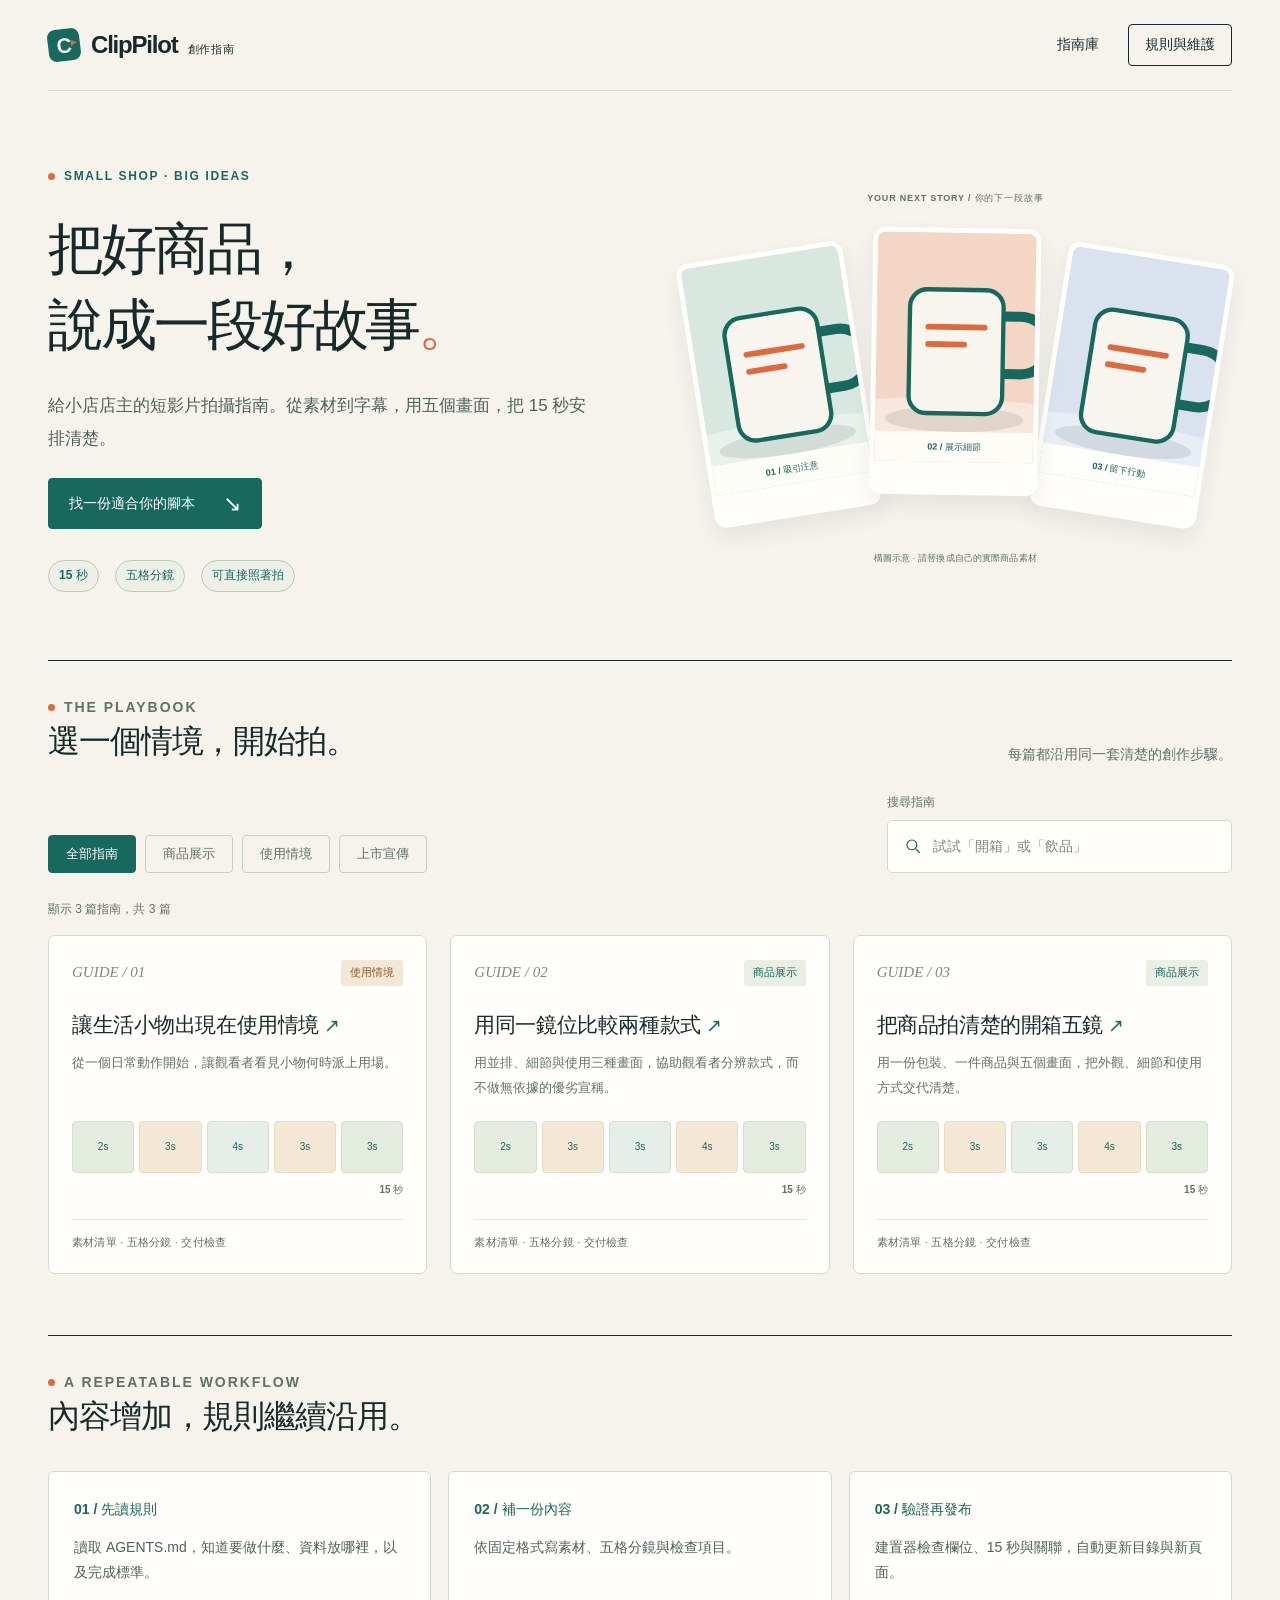
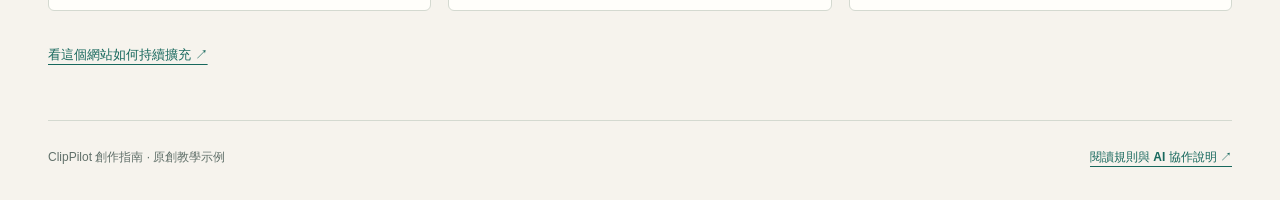
==== index.html @ 9576bbe8 "Initial rules and three-guide website" ====
<!doctype html>
<html lang="zh-Hant"><head><meta charset="utf-8"><meta name="viewport" content="width=device-width,initial-scale=1"><meta name="description" content="ClipPilot 創作指南，提供 15 秒商品短影片的素材清單、五格分鏡與拍攝檢查。"><title>商品短影片拍攝指南 | ClipPilot 創作指南</title><link rel="stylesheet" href="assets/site.css"><script defer src="assets/site.js"></script></head>
<body><a class="skip-link" href="#main">跳至主要內容</a><header class="site-header wrap"><a class="brand" href="index.html"><span class="brand-mark" aria-hidden="true">C<span>▶</span></span><span>ClipPilot<small>創作指南</small></span></a><nav class="nav" aria-label="主要導覽"><a href="index.html#library">指南庫</a><a href="maintenance/index.html">規則與維護</a></nav></header><main id="main"><section class="hero wrap"><div class="hero-grid"><div class="hero-copy"><p class="eyebrow">SMALL SHOP · BIG IDEAS</p><h1>把好商品，<br>說成一段好故事<span>。</span></h1><p class="lead">給小店店主的短影片拍攝指南。從素材到字幕，用五個畫面，把 15 秒安排清楚。</p><a class="primary-link" href="#library">找一份適合你的腳本 <span aria-hidden="true">↘</span></a><div class="hero-meta"><span class="pill">15 秒</span><span class="pill">五格分鏡</span><span class="pill">可直接照著拍</span></div></div><div class="hero-art"><div class="art-label">YOUR NEXT STORY / 你的下一段故事</div><div class="hero-frame"><svg viewBox="0 0 240 180" role="img" aria-label="商品拍攝構圖示意，非實際商品照片"><rect width="240" height="180" rx="16" fill="#d8e7df"/><path d="M0 140Q110 115 240 142V180H0Z" fill="#fff" opacity=".4"/><ellipse cx="120" cy="143" rx="48" ry="9" fill="#162a2a" opacity=".1"/><rect x="88" y="53" width="65" height="86" rx="12" fill="#f8f5ee" stroke="#17685d" stroke-width="3"/><path d="M153 71h12a20 20 0 0 1 0 40h-12" fill="none" stroke="#17685d" stroke-width="7"/><path d="M101 79h39M101 91h25" stroke="#de693f" stroke-width="4" stroke-linecap="round"/><circle cx="205" cy="28" r="8" fill="#de693f"/><path d="M15 40V20h20M205 160h20v-20" fill="none" stroke="#17685d" stroke-width="2"/></svg><span>01 / 吸引注意</span></div><div class="hero-frame"><svg viewBox="0 0 240 180" role="img" aria-label="商品拍攝構圖示意，非實際商品照片"><rect width="240" height="180" rx="16" fill="#f3d6c5"/><path d="M0 140Q110 115 240 142V180H0Z" fill="#fff" opacity=".4"/><ellipse cx="120" cy="143" rx="48" ry="9" fill="#162a2a" opacity=".1"/><rect x="88" y="53" width="65" height="86" rx="12" fill="#f8f5ee" stroke="#17685d" stroke-width="3"/><path d="M153 71h12a20 20 0 0 1 0 40h-12" fill="none" stroke="#17685d" stroke-width="7"/><path d="M101 79h39M101 91h25" stroke="#de693f" stroke-width="4" stroke-linecap="round"/><circle cx="205" cy="28" r="8" fill="#de693f"/><path d="M15 40V20h20M205 160h20v-20" fill="none" stroke="#17685d" stroke-width="2"/></svg><span>02 / 展示細節</span></div><div class="hero-frame"><svg viewBox="0 0 240 180" role="img" aria-label="商品拍攝構圖示意，非實際商品照片"><rect width="240" height="180" rx="16" fill="#dae1ef"/><path d="M0 140Q110 115 240 142V180H0Z" fill="#fff" opacity=".4"/><ellipse cx="120" cy="143" rx="48" ry="9" fill="#162a2a" opacity=".1"/><rect x="88" y="53" width="65" height="86" rx="12" fill="#f8f5ee" stroke="#17685d" stroke-width="3"/><path d="M153 71h12a20 20 0 0 1 0 40h-12" fill="none" stroke="#17685d" stroke-width="7"/><path d="M101 79h39M101 91h25" stroke="#de693f" stroke-width="4" stroke-linecap="round"/><circle cx="205" cy="28" r="8" fill="#de693f"/><path d="M15 40V20h20M205 160h20v-20" fill="none" stroke="#17685d" stroke-width="2"/></svg><span>03 / 留下行動</span></div><p>構圖示意 · 請替換成自己的實際商品素材</p></div></div></section>
<section class="wrap library" id="library"><div class="section-head"><div><p class="eyebrow">THE PLAYBOOK</p><h2>選一個情境，開始拍。</h2></div><p>每篇都沿用同一套清楚的創作步驟。</p></div><div class="library-tools"><label for="search">搜尋指南<input id="search" type="search" placeholder="試試「開箱」或「飲品」" autocomplete="off"></label><div id="filters" aria-label="依情境篩選"><button class="filter active" type="button" data-filter="all" aria-pressed="true">全部指南</button><button class="filter" type="button" data-filter="商品展示" aria-pressed="false">商品展示</button><button class="filter" type="button" data-filter="使用情境" aria-pressed="false">使用情境</button><button class="filter" type="button" data-filter="上市宣傳" aria-pressed="false">上市宣傳</button></div></div><p id="result-count" aria-live="polite">共 3 篇指南</p><div id="guide-grid"><article class="guide-card" data-title="讓生活小物出現在使用情境" data-category="使用情境" data-search="讓生活小物出現在使用情境 從一個日常動作開始，讓觀看者看見小物何時派上用場。 販售生活用品的小店店主，以及想知道商品怎麼使用的觀看者。"><div class="card-top"><span class="card-number">GUIDE / 01</span><span class="tag">使用情境</span></div><h3><a class="card-link" href="guides/daily-scenario/index.html">讓生活小物出現在使用情境<span aria-hidden="true"> ↗</span></a></h3><p>從一個日常動作開始，讓觀看者看見小物何時派上用場。</p><div class="mini-shots" aria-label="五格秒數"><span>2s</span><span>3s</span><span>4s</span><span>3s</span><span>3s</span><b>15 秒</b></div><span class="card-bottom">素材清單 · 五格分鏡 · 交付檢查</span></article><article class="guide-card" data-title="用同一鏡位比較兩種款式" data-category="商品展示" data-search="用同一鏡位比較兩種款式 用並排、細節與使用三種畫面，協助觀看者分辨款式，而不做無依據的優劣宣稱。 有兩種款式可供選擇的小店店主，以及正在比較外觀與用法的顧客。"><div class="card-top"><span class="card-number">GUIDE / 02</span><span class="tag">商品展示</span></div><h3><a class="card-link" href="guides/feature-comparison/index.html">用同一鏡位比較兩種款式<span aria-hidden="true"> ↗</span></a></h3><p>用並排、細節與使用三種畫面，協助觀看者分辨款式，而不做無依據的優劣宣稱。</p><div class="mini-shots" aria-label="五格秒數"><span>2s</span><span>3s</span><span>3s</span><span>4s</span><span>3s</span><b>15 秒</b></div><span class="card-bottom">素材清單 · 五格分鏡 · 交付檢查</span></article><article class="guide-card" data-title="把商品拍清楚的開箱五鏡" data-category="商品展示" data-search="把商品拍清楚的開箱五鏡 用一份包裝、一件商品與五個畫面，把外觀、細節和使用方式交代清楚。 第一次拍短影片的小店店主，以及想先看清商品再決定的顧客。"><div class="card-top"><span class="card-number">GUIDE / 03</span><span class="tag">商品展示</span></div><h3><a class="card-link" href="guides/product-reveal/index.html">把商品拍清楚的開箱五鏡<span aria-hidden="true"> ↗</span></a></h3><p>用一份包裝、一件商品與五個畫面，把外觀、細節和使用方式交代清楚。</p><div class="mini-shots" aria-label="五格秒數"><span>2s</span><span>3s</span><span>3s</span><span>4s</span><span>3s</span><b>15 秒</b></div><span class="card-bottom">素材清單 · 五格分鏡 · 交付檢查</span></article></div><p id="no-results" hidden>沒有符合的指南。試試其他關鍵字或選擇全部指南。</p></section>
<section class="wrap method"><div class="section-head"><div><p class="eyebrow">A REPEATABLE WORKFLOW</p><h2>內容增加，規則繼續沿用。</h2></div></div><div class="rules-grid"><article class="rule-card"><b>01 / 先讀規則</b><p>讀取 AGENTS.md，知道要做什麼、資料放哪裡，以及完成標準。</p></article><article class="rule-card"><b>02 / 補一份內容</b><p>依固定格式寫素材、五格分鏡與檢查項目。</p></article><article class="rule-card"><b>03 / 驗證再發布</b><p>建置器檢查欄位、15 秒與關聯，自動更新目錄與新頁面。</p></article></div><a class="text-link" href="maintenance/index.html">看這個網站如何持續擴充 ↗</a></section></main><footer class="wrap"><span>ClipPilot 創作指南 · 原創教學示例</span><a href="maintenance/index.html">閱讀規則與 AI 協作說明 ↗</a></footer></body></html>
---- assets/site.css ----
/* ClipPilot — shared, dependency-free presentation. */
:root {
  color-scheme: light;
  --paper: #f6f3ed;
  --ink: #162a2a;
  --teal: #17685d;
  --orange: #de693f;
  --muted: #61706a;
  --line: #d4d9d0;
  --white: #fffefa;
  --soft: #e8ede4;
  font-family: "Noto Sans TC", "PingFang TC", "Microsoft JhengHei", sans-serif;
  font-synthesis: none;
}
* { box-sizing: border-box; }
html { scroll-behavior: smooth; scroll-padding-top: 32px; }
body { margin: 0; background: var(--paper); color: var(--ink); font-size: 16px; line-height: 1.8; -webkit-font-smoothing: antialiased; }
img, svg { display: block; max-width: 100%; height: auto; }
a { color: inherit; text-underline-offset: 5px; }
a:hover { color: var(--teal); }
button, input { font: inherit; }
button, a, input { -webkit-tap-highlight-color: transparent; }
button { cursor: pointer; }
button:disabled { cursor: wait; }
button:focus-visible, a:focus-visible, input:focus-visible { outline: 3px solid var(--orange); outline-offset: 5px; }
button, input { max-width: 100%; }
[hidden] { display: none !important; }
h1, h2, h3, p { margin-top: 0; }
h1, h2, h3 { line-height: 1.35; text-wrap: balance; }
h1 { font-size: clamp(2.4rem, 4.9vw, 4.6rem); font-weight: 800; letter-spacing: -.055em; margin-bottom: 26px; }
h2 { font-size: clamp(1.55rem, 2.5vw, 2.15rem); letter-spacing: -.035em; margin-bottom: 18px; }
h3 { font-size: 1.25rem; letter-spacing: -.02em; }
p { margin-bottom: 1em; }
ul, ol { padding-left: 1.3em; }
::selection { background: #c5dbd0; }
.wrap { width: min(1200px, calc(100% - 96px)); margin-inline: auto; }
.skip-link { position: fixed; top: 10px; left: 20px; z-index: 10; padding: 9px 17px; background: var(--ink); color: var(--paper); border-radius: 4px; transform: translateY(-170%); }
.skip-link:focus { transform: translateY(0); color: white; }
.site-header { border-bottom: 1px solid var(--line); }
.site-header.wrap, .site-header > .wrap { display: flex; align-items: center; justify-content: space-between; gap: 28px; min-height: 91px; }
.brand { display: inline-flex; align-items: center; gap: 11px; text-decoration: none; font-size: 24px; font-weight: 800; letter-spacing: -.05em; white-space: nowrap; }
.brand > span:last-child { display: flex; align-items: baseline; gap: 10px; }
.brand small { font-size: 11px; font-weight: 500; letter-spacing: .08em; }
.brand-mark { position: relative; width: 32px; height: 32px; display: inline-grid; place-items: center; background: var(--teal); color: var(--paper); border-radius: 8px; line-height: 1; font-size: 21px; letter-spacing: 0; transform: rotate(-7deg); flex-shrink: 0; }
.brand-mark > span { position: absolute; right: 3px; top: 11px; font-size: 8px; color: var(--orange); }
.brand-mark svg { width: 17px; }
.nav { display: flex; align-items: center; gap: 29px; font-size: 14px; font-weight: 600; }
.nav a { text-decoration: none; }
.nav a[aria-current="page"] { color: var(--teal); }
.nav a:last-child { border: 1px solid var(--ink); padding: 7px 16px; border-radius: 4px; }
.hero { padding-block: 64px 57px; }
.eyebrow { display: flex; align-items: center; gap: 9px; color: var(--teal); font-size: 12px; font-weight: 800; letter-spacing: .14em; text-transform: uppercase; margin-bottom: 23px; }
.eyebrow::before { content: ""; width: 7px; height: 7px; border-radius: 50%; background: var(--orange); flex: 0 0 auto; }
.hero-grid { display: grid; grid-template-columns: 1.04fr 1fr; align-items: center; gap: 55px; }
.hero-copy { padding-block: 11px; min-width: 0; }
.hero h1 { max-width: 630px; font-size: clamp(2.4rem, 4.4vw, 3.8rem); }
.hero h1 > span { color: var(--orange); }
.hero h1 em { font-style: normal; color: var(--teal); }
.lead { max-width: 540px; color: #4d625b; font-size: 17px; line-height: 1.95; }
.primary-link { display: inline-flex; align-items: center; justify-content: space-between; gap: 28px; padding: 12px 20px; margin-top: 6px; background: var(--teal); border: 1px solid var(--teal); border-radius: 4px; color: white; font-size: 14px; font-weight: 600; text-decoration: none; }
.primary-link:hover { background: #105449; color: white; }
.primary-link > span { font-size: 22px; line-height: 1; }
.hero-art { min-width: 0; position: relative; display: grid; grid-template-columns: repeat(3, minmax(0, 1fr)); align-items: center; gap: 10px; padding: 26px 14px 28px; }
.hero-art > svg { width: 100%; }
.art-label { grid-column: 1 / -1; text-align: center; font-size: 9px; font-weight: 700; letter-spacing: .09em; color: var(--muted); margin-bottom: 24px; }
.hero-frame { position: relative; height: 267px; min-width: 0; border: 5px solid var(--white); border-bottom-width: 33px; border-radius: 12px; background: #d8e7df; box-shadow: 0 10px 22px #162a2a14; overflow: hidden; }
.hero-frame:nth-child(2) { transform: rotate(-9deg) translateY(11px); z-index: 1; }
.hero-frame:nth-child(3) { transform: rotate(1deg) translateY(-12px); z-index: 2; background: #f3d6c5; }
.hero-frame:nth-child(4) { transform: rotate(9deg) translateY(12px); background: #dae1ef; }
.hero-frame > svg { position: absolute; width: 218%; max-width: none; height: auto; left: 50%; top: 48%; transform: translate(-50%, -50%); }
.hero-frame > span { position: absolute; z-index: 1; inset: auto 0 0; padding: 7px 2px; background: #fffefaeb; font-size: 9px; text-align: center; font-weight: 700; color: var(--teal); }
.hero-art > p { grid-column: 1 / -1; color: var(--muted); text-align: center; font-size: 9px; letter-spacing: .015em; margin: 33px 0 0; }
.hero-meta { display: flex; flex-wrap: wrap; align-items: center; gap: 10px 16px; margin-top: 31px; font-size: 12px; color: var(--muted); }
.pill { display: inline-flex; align-items: center; gap: 6px; padding: 4px 10px; border: 1px solid #bbcabc; border-radius: 999px; color: var(--teal); font-size: 12px; font-weight: 600; white-space: nowrap; }
.hero-meta .pill { background: #edf0e7; }
.section-head { display: flex; align-items: end; justify-content: space-between; gap: 30px; padding-top: 34px; margin-bottom: 25px; border-top: 1px solid var(--ink); }
.section-head h2 { margin-bottom: 4px; }
.section-head p { margin: 0; color: var(--muted); font-size: 14px; }
.section-head > :last-child { flex-shrink: 0; }
.library-tools { margin-bottom: 26px; }
.library-tools input[type="search"] { width: 100%; padding: 13px 17px 13px 45px; border: 1px solid var(--line); border-radius: 5px; color: var(--ink); background-color: var(--white); background-image: url("data:image/svg+xml,%3Csvg xmlns='http://www.w3.org/2000/svg' width='18' height='18' viewBox='0 0 24 24' fill='none' stroke='%2317685d' stroke-width='1.6'%3E%3Ccircle cx='10.5' cy='10.5' r='6.5'/%3E%3Cpath d='m16 16 5 5'/%3E%3C/svg%3E"); background-position: 16px center; background-repeat: no-repeat; font-size: 14px; }
.library-tools input::placeholder { color: #7a857d; }
.library-tools > label { display: block; font-size: 12px; font-weight: 600; color: var(--muted); margin-bottom: 7px; }
.library-tools > label > input { display: block; margin-top: 6px; }
#filters { display: flex; flex-wrap: wrap; gap: 9px; margin-top: 17px; }
.filter { border: 1px solid #c7cfc3; background: transparent; color: var(--muted); padding: 6px 17px; border-radius: 4px; font-size: 13px; font-weight: 600; transition: background-color .15s, color .15s, border-color .15s; }
.filter:hover { border-color: var(--teal); color: var(--teal); }
.filter.active { border-color: var(--teal); background: var(--teal); color: white; }
#result-count { font-size: 12px; color: var(--muted); margin: 0 0 15px; }
#guide-grid { display: grid; grid-template-columns: repeat(3, minmax(0, 1fr)); gap: 23px; padding-bottom: 61px; }
.guide-card { display: flex; flex-direction: column; min-width: 0; padding: 23px 23px 20px; border: 1px solid var(--line); border-radius: 7px; background: var(--white); transition: border-color .18s, transform .18s, box-shadow .18s; }
.guide-card:hover { border-color: #87a79b; box-shadow: 0 7px 18px #162a2a08; transform: translateY(-3px); }
.card-top { display: flex; align-items: center; justify-content: space-between; gap: 10px; margin-bottom: 23px; }
.card-number { font-family: Georgia, "Times New Roman", serif; font-size: 15px; color: #7c8a7e; font-style: italic; }
.tag { display: inline-flex; align-items: center; padding: 3px 9px; border-radius: 3px; background: #e9efe5; color: var(--teal); font-size: 11px; font-weight: 700; white-space: nowrap; }
.guide-card[data-category="使用情境"] .tag { background: #f3e8d5; color: #8b5b24; }
.guide-card[data-category="上市宣傳"] .tag { background: #f7e5dc; color: #ad4929; }
.guide-card h3 { font-size: 21px; margin-bottom: 10px; }
.guide-card h3 a { text-decoration: none; }
.guide-card > p { font-size: 13px; line-height: 1.9; color: var(--muted); margin-bottom: 21px; }
.mini-shots { display: grid; grid-template-columns: repeat(5, 1fr); gap: 5px; margin-block: auto 20px; }
.mini-shots span { min-width: 0; aspect-ratio: 1.2; border-radius: 4px; background: #e4ebdf; display: flex; align-items: center; justify-content: center; color: var(--teal); font-size: 10px; line-height: 1.4; text-align: center; padding: 3px; border: 1px solid #d6dfcf; }
.mini-shots span:nth-child(2n) { background: #f4e7d6; border-color: #eadbc3; }
.mini-shots span:nth-child(3n) { background: #e6eeea; }
.mini-shots > b { grid-column: 1 / -1; text-align: right; font-size: 10px; color: var(--muted); font-weight: 600; padding-top: 3px; }
.card-link { display: block; text-decoration: none; font-size: 21px; line-height: 1.5; font-weight: 700; color: var(--ink); }
.card-link > span { color: var(--teal); font-size: 19px; font-weight: 400; white-space: nowrap; }
.card-link:hover { color: var(--teal); }
.card-bottom { display: block; border-top: 1px solid #e1e5dc; padding-top: 13px; font-size: 11px; color: var(--muted); letter-spacing: .02em; }
#no-results { border: 1px dashed #a6b5a6; border-radius: 7px; text-align: center; padding: 42px 20px; margin-bottom: 65px; color: var(--muted); }
footer { border-top: 1px solid var(--line); padding-block: 26px 32px; font-size: 12px; color: var(--muted); }
footer.wrap, footer .wrap { display: flex; flex-wrap: wrap; align-items: center; justify-content: space-between; gap: 9px 22px; }
footer p { margin: 0; }
footer a { font-weight: 600; color: var(--teal); }
.article { padding-block: 31px 70px; }
.back-link { display: inline-flex; align-items: center; gap: 7px; text-decoration: none; color: var(--muted); font-size: 13px; margin-bottom: 31px; }
.back-link:hover { color: var(--teal); }
.article-head { max-width: 900px; margin-bottom: 35px; }
.article-head h1 { font-size: clamp(2.05rem, 4vw, 3.6rem); margin-block: 16px 18px; }
.article-head .lead { max-width: 810px; font-size: 17px; }
.meta { display: flex; flex-wrap: wrap; gap: 9px 20px; color: var(--muted); font-size: 12px; align-items: center; }
.intro-grid { display: grid; grid-template-columns: 1.12fr 1fr; gap: 42px; margin-block: 35px 45px; padding-top: 28px; border-top: 1px solid var(--line); }
.intro-grid h2 { font-size: 20px; margin-bottom: 14px; }
.intro-grid p, .intro-grid li { font-size: 14px; color: #4d625b; }
.intro-grid ul { margin: 0; }
.materials { padding: 24px 28px; background: var(--soft); border: 1px solid #dce2d5; border-radius: 6px; }
.materials li + li { margin-top: 3px; }
.notice { margin-block: 26px; padding: 15px 20px; background: #f2e9dd; border-left: 3px solid var(--orange); border-radius: 0 4px 4px 0; color: #745338; font-size: 13px; }
.notice p:last-child { margin-bottom: 0; }
.article > section { margin-top: 40px; }
.article > section > h2 { margin-bottom: 20px; }
.shots { display: grid; grid-template-columns: repeat(5, minmax(0, 1fr)); gap: 13px; list-style: none; padding: 0; margin-block: 20px 35px; }
.shot { min-width: 0; position: relative; background: var(--white); border: 1px solid var(--line); border-radius: 6px; overflow: hidden; }
.shot-index { display: flex; align-items: center; justify-content: space-between; gap: 10px; padding: 10px 13px; font-size: 11px; font-weight: 700; border-bottom: 1px solid var(--line); color: var(--muted); }
.shot-art { aspect-ratio: 1.08; background: #e8eddf; display: grid; place-items: center; padding: 13px; overflow: hidden; }
.shot:nth-child(even) .shot-art { background: #f0e4d4; }
.shot-art > svg { max-height: 140px; width: 100%; }
.shot-copy { padding: 17px 14px 18px; }
.shot-copy h3 { font-size: 15px; margin-bottom: 8px; }
.shot-copy p { font-size: 12px; color: #586a61; line-height: 1.85; margin-bottom: 12px; overflow-wrap: anywhere; }
.seconds { white-space: nowrap; font-variant-numeric: tabular-nums; color: var(--teal); font-size: 11px; font-weight: 700; }
.caption { background: #eef1e9; padding: 6px 8px; border-radius: 3px; color: var(--ink) !important; font-size: 11px !important; line-height: 1.7 !important; margin-bottom: 0 !important; }
.caption > small { display: block; color: var(--muted); font-size: 9px; margin-bottom: 4px; letter-spacing: .06em; }
.checklist { display: grid; grid-template-columns: repeat(2, minmax(0, 1fr)); gap: 10px; padding: 0; list-style: none; }
.checklist label { display: flex; align-items: flex-start; gap: 11px; border: 1px solid var(--line); border-radius: 4px; padding: 14px 17px; background: var(--white); font-size: 14px; cursor: pointer; }
.checklist input { accent-color: var(--teal); width: 17px; height: 17px; flex: 0 0 auto; margin: 5px 0 0; cursor: pointer; }
.checklist label:has(input:checked) { background: #e7eee4; border-color: #b1c6b6; }
#check-status, #copy-status { min-height: 1.8em; font-size: 12px; color: var(--teal); margin-block: 10px; }
#brief { white-space: pre-wrap; overflow-wrap: anywhere; word-break: normal; font: inherit; font-size: 13px; line-height: 1.9; background: #e9ede4; border: 1px solid #d4ddcd; border-radius: 6px; padding: 24px; margin-block: 15px 12px; }
#copy-brief { border: 1px solid var(--teal); background: var(--teal); color: white; padding: 9px 19px; border-radius: 4px; font-size: 13px; font-weight: 600; }
#copy-brief:hover { background: #105449; }
.related { margin-top: 45px; padding-top: 30px; border-top: 1px solid var(--line); }
.related > div, .related > ul { display: flex; flex-wrap: wrap; gap: 10px 20px; }
.related > .rules-grid { display: grid; grid-template-columns: repeat(2, minmax(0, 1fr)); gap: 21px; }
.related a { color: var(--teal); font-size: 14px; }
.related .card-link { color: var(--ink); font-size: 21px; }
.provenance { color: var(--muted); font-size: 12px; line-height: 1.9; margin-block: 30px 0; }
.rules-grid { display: grid; grid-template-columns: repeat(2, minmax(0, 1fr)); gap: 21px; margin-block: 29px; }
.rule-card { border: 1px solid var(--line); background: var(--white); border-radius: 6px; padding: 25px; min-width: 0; }
.rule-card h2 { font-size: 20px; }
.rule-card p, .rule-card li { color: #4d625b; font-size: 14px; }
.rule-card > b { display: block; font-size: 14px; margin-bottom: 12px; color: var(--teal); }
.rule-card p:last-child { margin-bottom: 0; }
.method { padding-bottom: 51px; }
.method .rules-grid { grid-template-columns: repeat(3, minmax(0, 1fr)); gap: 17px; }
.text-link { display: inline-flex; margin-top: 3px; color: var(--teal); font-size: 13px; font-weight: 600; }
.code { display: block; white-space: pre-wrap; overflow-wrap: anywhere; font-family: Consolas, monospace; font-size: 12px; background: #e8ede3; border-radius: 4px; padding: 17px; }
@media (min-width: 900px) {
  .library-tools { display: flex; justify-content: space-between; align-items: end; gap: 25px; }
  .library-tools input[type="search"] { width: 100%; }
  .library-tools > label { margin: 0; order: 2; width: 345px; flex: 0 1 345px; }
  #filters { margin-top: 0; }
}
@media (max-width: 1060px) {
  .wrap { width: calc(100% - 64px); }
  .hero-grid { gap: 24px; }
  .hero { padding-top: 45px; }
  .hero h1 { font-size: 3.5rem; }
  .hero-frame { height: 236px; }
  #guide-grid { gap: 17px; }
  .guide-card { padding: 20px 18px 17px; }
  .guide-card h3 { font-size: 19px; }
  .shots { gap: 9px; }
  .shot-copy { padding-inline: 11px; }
}
@media (max-width: 800px) {
  .site-header.wrap, .site-header > .wrap { min-height: 77px; }
  .hero-grid { grid-template-columns: 1fr 1fr; }
  .hero h1 { font-size: 2.7rem; }
  .hero-frame { height: 205px; }
  .hero-art { padding-inline: 5px; gap: 7px; }
  .lead { font-size: 15px; }
  .hero-meta { gap: 8px; }
  #guide-grid { grid-template-columns: repeat(2, minmax(0, 1fr)); }
  .intro-grid { gap: 25px; }
  .shots { grid-template-columns: 1fr; gap: 14px; }
  .shot { display: grid; grid-template-columns: 145px minmax(0, 1fr); }
  .shot-index { grid-column: 1 / -1; }
  .shot-art { aspect-ratio: auto; min-height: 150px; }
  .shot-copy { padding: 18px; }
  .shot-copy h3 { font-size: 17px; }
  .shot-copy p { font-size: 13px; }
  .caption { font-size: 12px !important; }
}
@media (max-width: 600px) {
  .wrap { width: calc(100% - 40px); }
  .site-header.wrap, .site-header > .wrap { gap: 13px; min-height: 71px; }
  .brand { font-size: 22px; gap: 8px; }
  .brand-mark { width: 27px; height: 28px; font-size: 15px; }
  .brand-mark > span { top: 10px; right: 3px; font-size: 6px; }
  .brand > span:last-child { display: block; line-height: 1.05; }
  .brand small { display: block; font-size: 9px; margin-top: 5px; letter-spacing: .12em; }
  .nav { gap: 16px; font-size: 12px; }
  .nav a:last-child { padding: 5px 9px; }
  .hero { padding-block: 35px 36px; }
  .hero-grid { grid-template-columns: 1fr; gap: 19px; }
  .eyebrow { font-size: 10px; margin-bottom: 18px; }
  .hero h1 { font-size: clamp(2.25rem, 10.1vw, 3.5rem); margin-bottom: 19px; }
  .hero-copy { padding: 0; }
  .lead { font-size: 15px; line-height: 1.9; }
  .hero-meta { margin-top: 20px; font-size: 11px; }
  .hero-art { width: min(100%, 430px); margin-inline: auto; }
  .hero-frame { height: 223px; }
  .art-label { margin-bottom: 18px; font-size: 8px; }
  .hero-art > p { margin-top: 23px; }
  .section-head { padding-top: 27px; gap: 12px; margin-bottom: 22px; align-items: start; }
  .section-head h2 { font-size: 25px; }
  .section-head p { font-size: 12px; }
  .section-head > :last-child { flex-shrink: 1; }
  .filter { padding-inline: 12px; font-size: 12px; }
  #filters { gap: 7px; }
  #guide-grid { grid-template-columns: 1fr; gap: 17px; padding-bottom: 40px; }
  .guide-card { padding: 22px; }
  .card-top { margin-bottom: 18px; }
  .guide-card h3 { font-size: 22px; }
  .guide-card > p { font-size: 14px; }
  .mini-shots span { aspect-ratio: 1.25; }
  footer { padding-block: 23px; }
  footer.wrap, footer .wrap { display: flex; flex-direction: column; align-items: flex-start; gap: 7px; }
  footer p { margin-bottom: 9px; }
  .article { padding-block: 25px 43px; }
  .back-link { margin-bottom: 26px; }
  .article-head h1 { font-size: 2.3rem; margin-top: 13px; }
  .article-head .lead { font-size: 15px; }
  .intro-grid { grid-template-columns: 1fr; gap: 20px; margin-block: 26px 32px; }
  .materials { padding: 20px; }
  .notice { padding: 13px 16px; }
  .shot { grid-template-columns: 100px minmax(0, 1fr); }
  .shot-art { min-height: 165px; padding: 8px; }
  .shot-copy { padding: 15px; }
  .shot-copy h3 { font-size: 16px; }
  .shot-copy p { font-size: 12px; }
  .checklist, .rules-grid, .method .rules-grid, .related > .rules-grid { grid-template-columns: 1fr; }
  .checklist label { font-size: 13px; padding: 13px 15px; }
  #brief { padding: 18px; font-size: 12px; }
  .rule-card { padding: 21px; }
}
@media (prefers-reduced-motion: reduce) {
  html { scroll-behavior: auto; }
  *, *::before, *::after { transition: none !important; animation: none !important; }
}
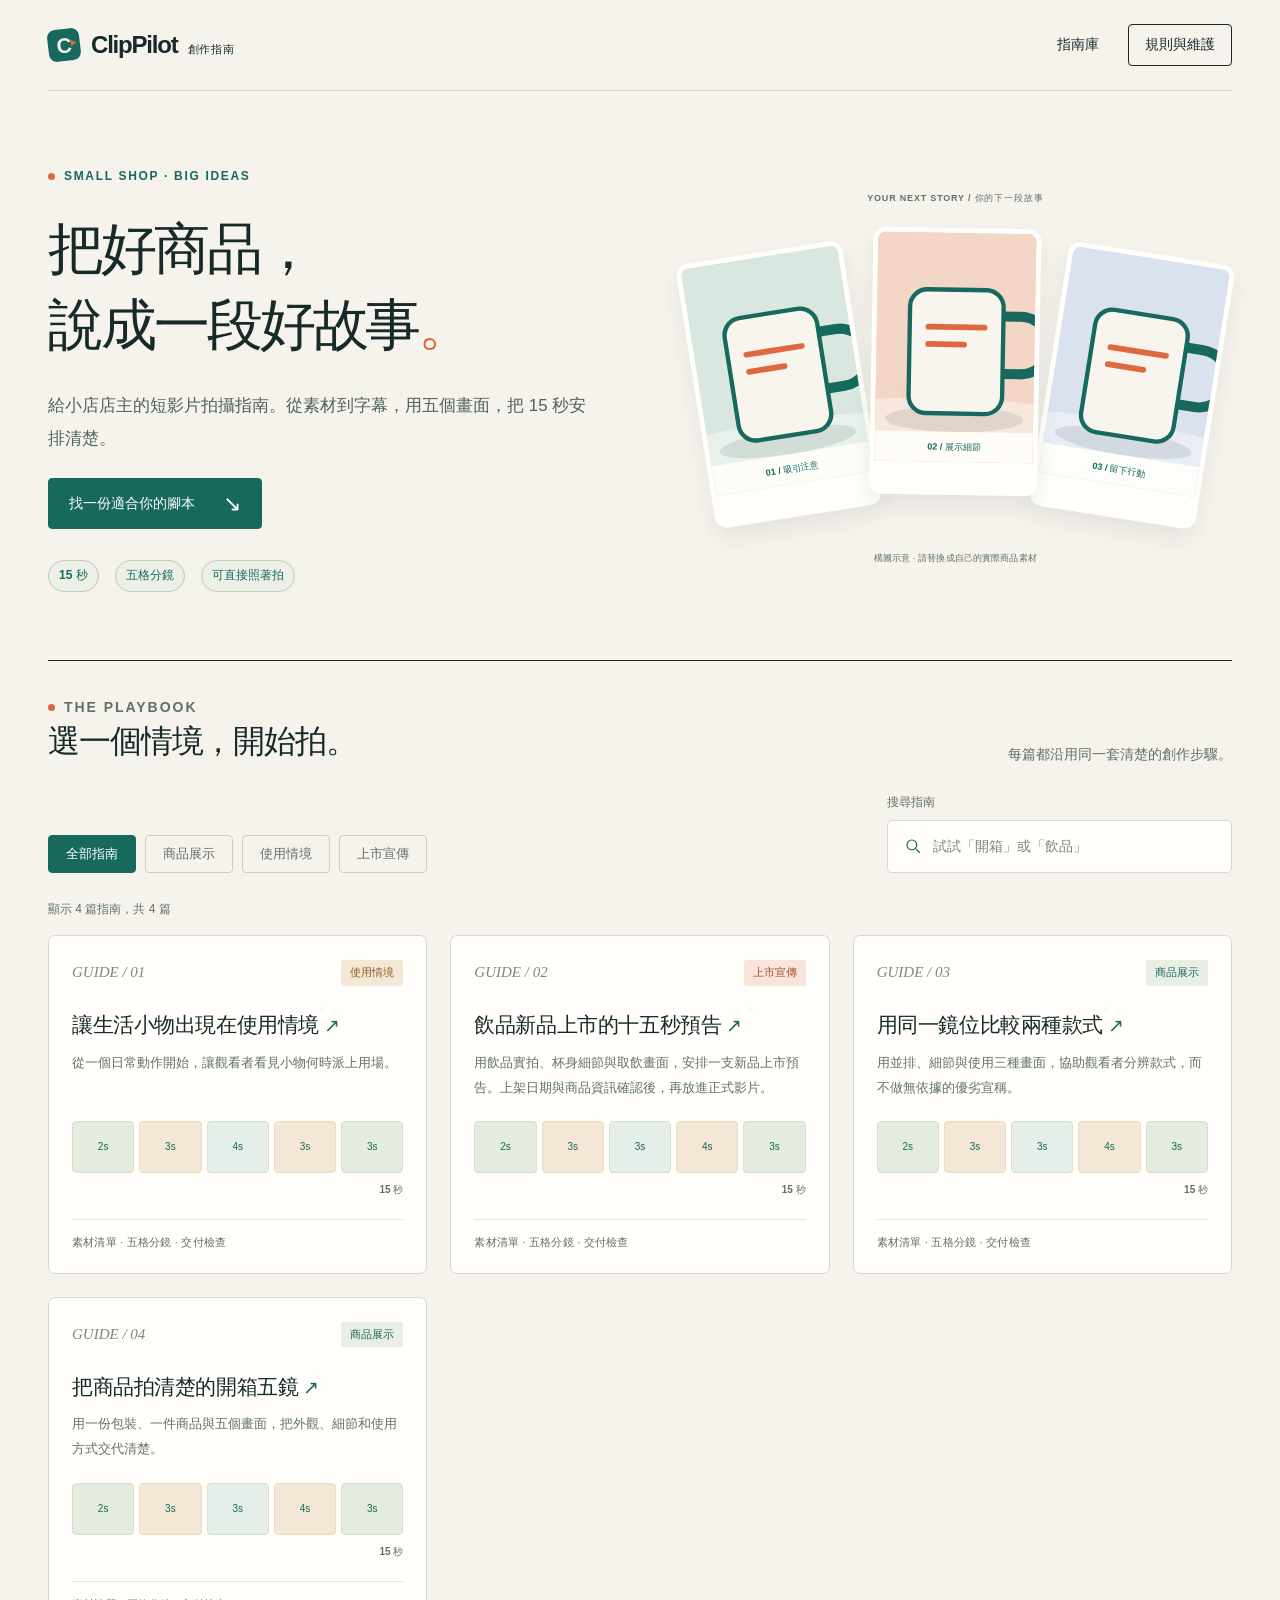
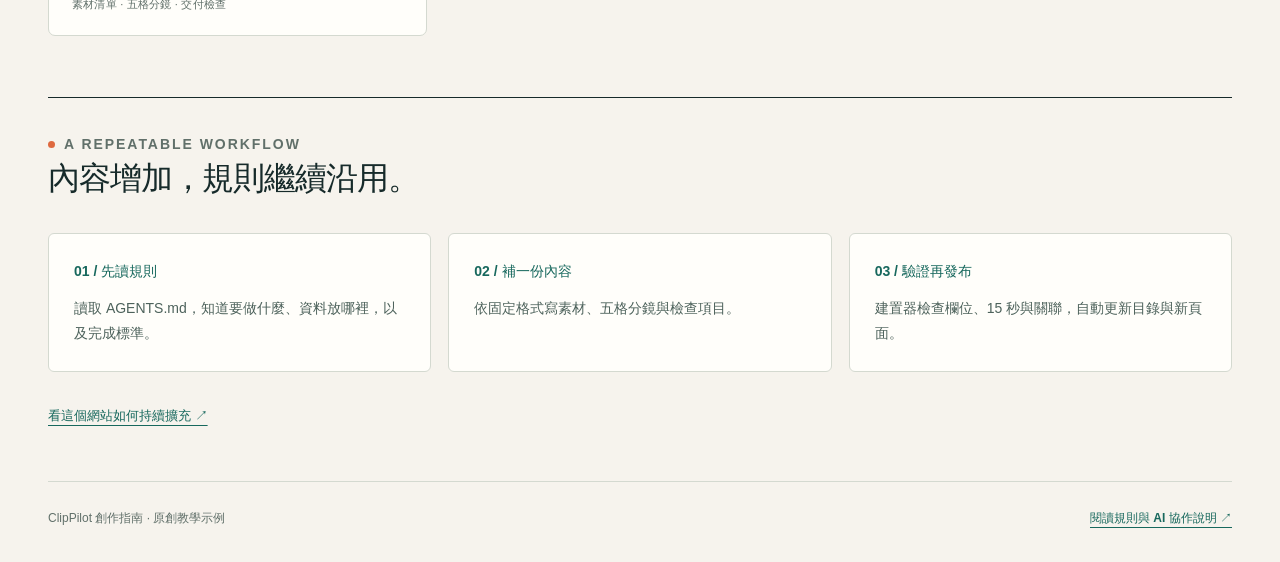
==== commit 250eff6c: "Extend drink launch guide using existing AGENTS rules" ====
--- a/index.html
+++ b/index.html
@@ -1,5 +1,5 @@
 <!doctype html>
 <html lang="zh-Hant"><head><meta charset="utf-8"><meta name="viewport" content="width=device-width,initial-scale=1"><meta name="description" content="ClipPilot 創作指南，提供 15 秒商品短影片的素材清單、五格分鏡與拍攝檢查。"><title>商品短影片拍攝指南 | ClipPilot 創作指南</title><link rel="stylesheet" href="assets/site.css"><script defer src="assets/site.js"></script></head>
 <body><a class="skip-link" href="#main">跳至主要內容</a><header class="site-header wrap"><a class="brand" href="index.html"><span class="brand-mark" aria-hidden="true">C<span>▶</span></span><span>ClipPilot<small>創作指南</small></span></a><nav class="nav" aria-label="主要導覽"><a href="index.html#library">指南庫</a><a href="maintenance/index.html">規則與維護</a></nav></header><main id="main"><section class="hero wrap"><div class="hero-grid"><div class="hero-copy"><p class="eyebrow">SMALL SHOP · BIG IDEAS</p><h1>把好商品，<br>說成一段好故事<span>。</span></h1><p class="lead">給小店店主的短影片拍攝指南。從素材到字幕，用五個畫面，把 15 秒安排清楚。</p><a class="primary-link" href="#library">找一份適合你的腳本 <span aria-hidden="true">↘</span></a><div class="hero-meta"><span class="pill">15 秒</span><span class="pill">五格分鏡</span><span class="pill">可直接照著拍</span></div></div><div class="hero-art"><div class="art-label">YOUR NEXT STORY / 你的下一段故事</div><div class="hero-frame"><svg viewBox="0 0 240 180" role="img" aria-label="商品拍攝構圖示意，非實際商品照片"><rect width="240" height="180" rx="16" fill="#d8e7df"/><path d="M0 140Q110 115 240 142V180H0Z" fill="#fff" opacity=".4"/><ellipse cx="120" cy="143" rx="48" ry="9" fill="#162a2a" opacity=".1"/><rect x="88" y="53" width="65" height="86" rx="12" fill="#f8f5ee" stroke="#17685d" stroke-width="3"/><path d="M153 71h12a20 20 0 0 1 0 40h-12" fill="none" stroke="#17685d" stroke-width="7"/><path d="M101 79h39M101 91h25" stroke="#de693f" stroke-width="4" stroke-linecap="round"/><circle cx="205" cy="28" r="8" fill="#de693f"/><path d="M15 40V20h20M205 160h20v-20" fill="none" stroke="#17685d" stroke-width="2"/></svg><span>01 / 吸引注意</span></div><div class="hero-frame"><svg viewBox="0 0 240 180" role="img" aria-label="商品拍攝構圖示意，非實際商品照片"><rect width="240" height="180" rx="16" fill="#f3d6c5"/><path d="M0 140Q110 115 240 142V180H0Z" fill="#fff" opacity=".4"/><ellipse cx="120" cy="143" rx="48" ry="9" fill="#162a2a" opacity=".1"/><rect x="88" y="53" width="65" height="86" rx="12" fill="#f8f5ee" stroke="#17685d" stroke-width="3"/><path d="M153 71h12a20 20 0 0 1 0 40h-12" fill="none" stroke="#17685d" stroke-width="7"/><path d="M101 79h39M101 91h25" stroke="#de693f" stroke-width="4" stroke-linecap="round"/><circle cx="205" cy="28" r="8" fill="#de693f"/><path d="M15 40V20h20M205 160h20v-20" fill="none" stroke="#17685d" stroke-width="2"/></svg><span>02 / 展示細節</span></div><div class="hero-frame"><svg viewBox="0 0 240 180" role="img" aria-label="商品拍攝構圖示意，非實際商品照片"><rect width="240" height="180" rx="16" fill="#dae1ef"/><path d="M0 140Q110 115 240 142V180H0Z" fill="#fff" opacity=".4"/><ellipse cx="120" cy="143" rx="48" ry="9" fill="#162a2a" opacity=".1"/><rect x="88" y="53" width="65" height="86" rx="12" fill="#f8f5ee" stroke="#17685d" stroke-width="3"/><path d="M153 71h12a20 20 0 0 1 0 40h-12" fill="none" stroke="#17685d" stroke-width="7"/><path d="M101 79h39M101 91h25" stroke="#de693f" stroke-width="4" stroke-linecap="round"/><circle cx="205" cy="28" r="8" fill="#de693f"/><path d="M15 40V20h20M205 160h20v-20" fill="none" stroke="#17685d" stroke-width="2"/></svg><span>03 / 留下行動</span></div><p>構圖示意 · 請替換成自己的實際商品素材</p></div></div></section>
-<section class="wrap library" id="library"><div class="section-head"><div><p class="eyebrow">THE PLAYBOOK</p><h2>選一個情境，開始拍。</h2></div><p>每篇都沿用同一套清楚的創作步驟。</p></div><div class="library-tools"><label for="search">搜尋指南<input id="search" type="search" placeholder="試試「開箱」或「飲品」" autocomplete="off"></label><div id="filters" aria-label="依情境篩選"><button class="filter active" type="button" data-filter="all" aria-pressed="true">全部指南</button><button class="filter" type="button" data-filter="商品展示" aria-pressed="false">商品展示</button><button class="filter" type="button" data-filter="使用情境" aria-pressed="false">使用情境</button><button class="filter" type="button" data-filter="上市宣傳" aria-pressed="false">上市宣傳</button></div></div><p id="result-count" aria-live="polite">共 3 篇指南</p><div id="guide-grid"><article class="guide-card" data-title="讓生活小物出現在使用情境" data-category="使用情境" data-search="讓生活小物出現在使用情境 從一個日常動作開始，讓觀看者看見小物何時派上用場。 販售生活用品的小店店主，以及想知道商品怎麼使用的觀看者。"><div class="card-top"><span class="card-number">GUIDE / 01</span><span class="tag">使用情境</span></div><h3><a class="card-link" href="guides/daily-scenario/index.html">讓生活小物出現在使用情境<span aria-hidden="true"> ↗</span></a></h3><p>從一個日常動作開始，讓觀看者看見小物何時派上用場。</p><div class="mini-shots" aria-label="五格秒數"><span>2s</span><span>3s</span><span>4s</span><span>3s</span><span>3s</span><b>15 秒</b></div><span class="card-bottom">素材清單 · 五格分鏡 · 交付檢查</span></article><article class="guide-card" data-title="用同一鏡位比較兩種款式" data-category="商品展示" data-search="用同一鏡位比較兩種款式 用並排、細節與使用三種畫面，協助觀看者分辨款式，而不做無依據的優劣宣稱。 有兩種款式可供選擇的小店店主，以及正在比較外觀與用法的顧客。"><div class="card-top"><span class="card-number">GUIDE / 02</span><span class="tag">商品展示</span></div><h3><a class="card-link" href="guides/feature-comparison/index.html">用同一鏡位比較兩種款式<span aria-hidden="true"> ↗</span></a></h3><p>用並排、細節與使用三種畫面，協助觀看者分辨款式，而不做無依據的優劣宣稱。</p><div class="mini-shots" aria-label="五格秒數"><span>2s</span><span>3s</span><span>3s</span><span>4s</span><span>3s</span><b>15 秒</b></div><span class="card-bottom">素材清單 · 五格分鏡 · 交付檢查</span></article><article class="guide-card" data-title="把商品拍清楚的開箱五鏡" data-category="商品展示" data-search="把商品拍清楚的開箱五鏡 用一份包裝、一件商品與五個畫面，把外觀、細節和使用方式交代清楚。 第一次拍短影片的小店店主，以及想先看清商品再決定的顧客。"><div class="card-top"><span class="card-number">GUIDE / 03</span><span class="tag">商品展示</span></div><h3><a class="card-link" href="guides/product-reveal/index.html">把商品拍清楚的開箱五鏡<span aria-hidden="true"> ↗</span></a></h3><p>用一份包裝、一件商品與五個畫面，把外觀、細節和使用方式交代清楚。</p><div class="mini-shots" aria-label="五格秒數"><span>2s</span><span>3s</span><span>3s</span><span>4s</span><span>3s</span><b>15 秒</b></div><span class="card-bottom">素材清單 · 五格分鏡 · 交付檢查</span></article></div><p id="no-results" hidden>沒有符合的指南。試試其他關鍵字或選擇全部指南。</p></section>
+<section class="wrap library" id="library"><div class="section-head"><div><p class="eyebrow">THE PLAYBOOK</p><h2>選一個情境，開始拍。</h2></div><p>每篇都沿用同一套清楚的創作步驟。</p></div><div class="library-tools"><label for="search">搜尋指南<input id="search" type="search" placeholder="試試「開箱」或「飲品」" autocomplete="off"></label><div id="filters" aria-label="依情境篩選"><button class="filter active" type="button" data-filter="all" aria-pressed="true">全部指南</button><button class="filter" type="button" data-filter="商品展示" aria-pressed="false">商品展示</button><button class="filter" type="button" data-filter="使用情境" aria-pressed="false">使用情境</button><button class="filter" type="button" data-filter="上市宣傳" aria-pressed="false">上市宣傳</button></div></div><p id="result-count" aria-live="polite">共 4 篇指南</p><div id="guide-grid"><article class="guide-card" data-title="讓生活小物出現在使用情境" data-category="使用情境" data-search="讓生活小物出現在使用情境 從一個日常動作開始，讓觀看者看見小物何時派上用場。 販售生活用品的小店店主，以及想知道商品怎麼使用的觀看者。"><div class="card-top"><span class="card-number">GUIDE / 01</span><span class="tag">使用情境</span></div><h3><a class="card-link" href="guides/daily-scenario/index.html">讓生活小物出現在使用情境<span aria-hidden="true"> ↗</span></a></h3><p>從一個日常動作開始，讓觀看者看見小物何時派上用場。</p><div class="mini-shots" aria-label="五格秒數"><span>2s</span><span>3s</span><span>4s</span><span>3s</span><span>3s</span><b>15 秒</b></div><span class="card-bottom">素材清單 · 五格分鏡 · 交付檢查</span></article><article class="guide-card" data-title="飲品新品上市的十五秒預告" data-category="上市宣傳" data-search="飲品新品上市的十五秒預告 用飲品實拍、杯身細節與取飲畫面，安排一支新品上市預告。上架日期與商品資訊確認後，再放進正式影片。 準備介紹飲品新品的虛構小店店主，以及想先看見飲品外觀與購買方式的顧客。"><div class="card-top"><span class="card-number">GUIDE / 02</span><span class="tag">上市宣傳</span></div><h3><a class="card-link" href="guides/drink-launch/index.html">飲品新品上市的十五秒預告<span aria-hidden="true"> ↗</span></a></h3><p>用飲品實拍、杯身細節與取飲畫面，安排一支新品上市預告。上架日期與商品資訊確認後，再放進正式影片。</p><div class="mini-shots" aria-label="五格秒數"><span>2s</span><span>3s</span><span>3s</span><span>4s</span><span>3s</span><b>15 秒</b></div><span class="card-bottom">素材清單 · 五格分鏡 · 交付檢查</span></article><article class="guide-card" data-title="用同一鏡位比較兩種款式" data-category="商品展示" data-search="用同一鏡位比較兩種款式 用並排、細節與使用三種畫面，協助觀看者分辨款式，而不做無依據的優劣宣稱。 有兩種款式可供選擇的小店店主，以及正在比較外觀與用法的顧客。"><div class="card-top"><span class="card-number">GUIDE / 03</span><span class="tag">商品展示</span></div><h3><a class="card-link" href="guides/feature-comparison/index.html">用同一鏡位比較兩種款式<span aria-hidden="true"> ↗</span></a></h3><p>用並排、細節與使用三種畫面，協助觀看者分辨款式，而不做無依據的優劣宣稱。</p><div class="mini-shots" aria-label="五格秒數"><span>2s</span><span>3s</span><span>3s</span><span>4s</span><span>3s</span><b>15 秒</b></div><span class="card-bottom">素材清單 · 五格分鏡 · 交付檢查</span></article><article class="guide-card" data-title="把商品拍清楚的開箱五鏡" data-category="商品展示" data-search="把商品拍清楚的開箱五鏡 用一份包裝、一件商品與五個畫面，把外觀、細節和使用方式交代清楚。 第一次拍短影片的小店店主，以及想先看清商品再決定的顧客。"><div class="card-top"><span class="card-number">GUIDE / 04</span><span class="tag">商品展示</span></div><h3><a class="card-link" href="guides/product-reveal/index.html">把商品拍清楚的開箱五鏡<span aria-hidden="true"> ↗</span></a></h3><p>用一份包裝、一件商品與五個畫面，把外觀、細節和使用方式交代清楚。</p><div class="mini-shots" aria-label="五格秒數"><span>2s</span><span>3s</span><span>3s</span><span>4s</span><span>3s</span><b>15 秒</b></div><span class="card-bottom">素材清單 · 五格分鏡 · 交付檢查</span></article></div><p id="no-results" hidden>沒有符合的指南。試試其他關鍵字或選擇全部指南。</p></section>
 <section class="wrap method"><div class="section-head"><div><p class="eyebrow">A REPEATABLE WORKFLOW</p><h2>內容增加，規則繼續沿用。</h2></div></div><div class="rules-grid"><article class="rule-card"><b>01 / 先讀規則</b><p>讀取 AGENTS.md，知道要做什麼、資料放哪裡，以及完成標準。</p></article><article class="rule-card"><b>02 / 補一份內容</b><p>依固定格式寫素材、五格分鏡與檢查項目。</p></article><article class="rule-card"><b>03 / 驗證再發布</b><p>建置器檢查欄位、15 秒與關聯，自動更新目錄與新頁面。</p></article></div><a class="text-link" href="maintenance/index.html">看這個網站如何持續擴充 ↗</a></section></main><footer class="wrap"><span>ClipPilot 創作指南 · 原創教學示例</span><a href="maintenance/index.html">閱讀規則與 AI 協作說明 ↗</a></footer></body></html>
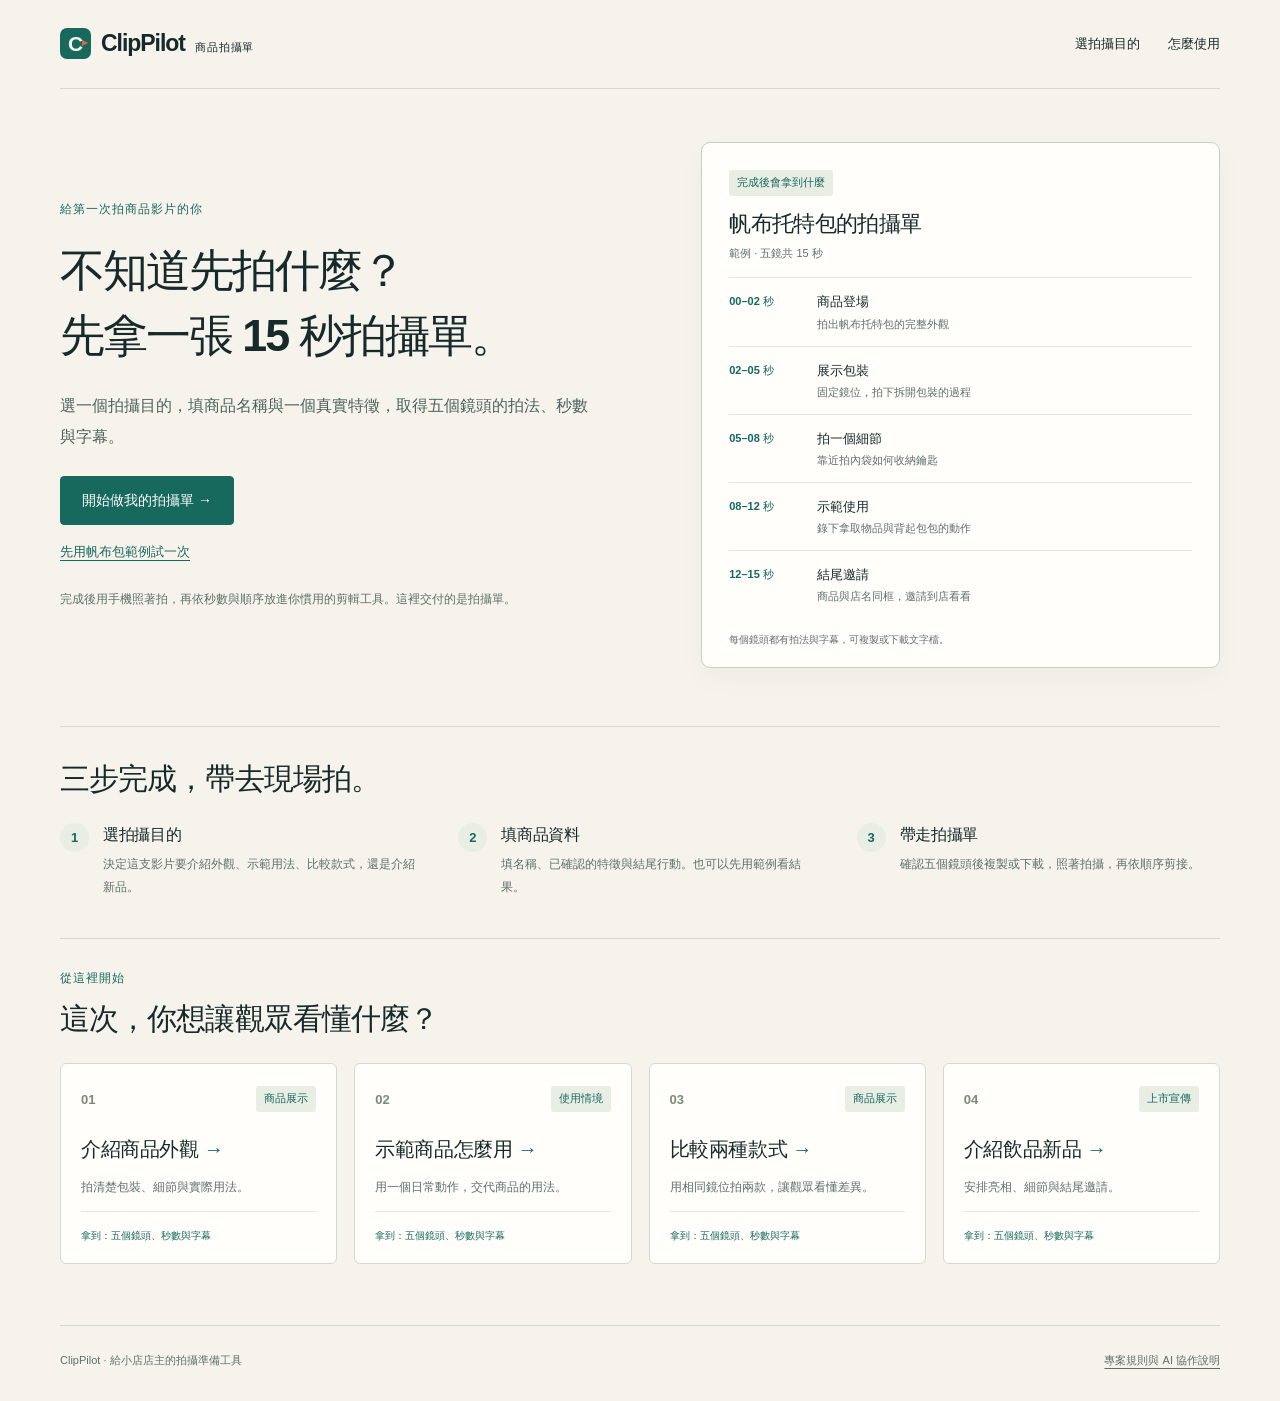
==== commit e68a49a0: "Make the guide a practical three-step shooting worksheet" ====
--- a/index.html
+++ b/index.html
@@ -1,5 +1,5 @@
 <!doctype html>
-<html lang="zh-Hant"><head><meta charset="utf-8"><meta name="viewport" content="width=device-width,initial-scale=1"><meta name="description" content="ClipPilot 創作指南，提供 15 秒商品短影片的素材清單、五格分鏡與拍攝檢查。"><title>商品短影片拍攝指南 | ClipPilot 創作指南</title><link rel="stylesheet" href="assets/site.css"><script defer src="assets/site.js"></script></head>
-<body><a class="skip-link" href="#main">跳至主要內容</a><header class="site-header wrap"><a class="brand" href="index.html"><span class="brand-mark" aria-hidden="true">C<span>▶</span></span><span>ClipPilot<small>創作指南</small></span></a><nav class="nav" aria-label="主要導覽"><a href="index.html#library">指南庫</a><a href="maintenance/index.html">規則與維護</a></nav></header><main id="main"><section class="hero wrap"><div class="hero-grid"><div class="hero-copy"><p class="eyebrow">SMALL SHOP · BIG IDEAS</p><h1>把好商品，<br>說成一段好故事<span>。</span></h1><p class="lead">給小店店主的短影片拍攝指南。從素材到字幕，用五個畫面，把 15 秒安排清楚。</p><a class="primary-link" href="#library">找一份適合你的腳本 <span aria-hidden="true">↘</span></a><div class="hero-meta"><span class="pill">15 秒</span><span class="pill">五格分鏡</span><span class="pill">可直接照著拍</span></div></div><div class="hero-art"><div class="art-label">YOUR NEXT STORY / 你的下一段故事</div><div class="hero-frame"><svg viewBox="0 0 240 180" role="img" aria-label="商品拍攝構圖示意，非實際商品照片"><rect width="240" height="180" rx="16" fill="#d8e7df"/><path d="M0 140Q110 115 240 142V180H0Z" fill="#fff" opacity=".4"/><ellipse cx="120" cy="143" rx="48" ry="9" fill="#162a2a" opacity=".1"/><rect x="88" y="53" width="65" height="86" rx="12" fill="#f8f5ee" stroke="#17685d" stroke-width="3"/><path d="M153 71h12a20 20 0 0 1 0 40h-12" fill="none" stroke="#17685d" stroke-width="7"/><path d="M101 79h39M101 91h25" stroke="#de693f" stroke-width="4" stroke-linecap="round"/><circle cx="205" cy="28" r="8" fill="#de693f"/><path d="M15 40V20h20M205 160h20v-20" fill="none" stroke="#17685d" stroke-width="2"/></svg><span>01 / 吸引注意</span></div><div class="hero-frame"><svg viewBox="0 0 240 180" role="img" aria-label="商品拍攝構圖示意，非實際商品照片"><rect width="240" height="180" rx="16" fill="#f3d6c5"/><path d="M0 140Q110 115 240 142V180H0Z" fill="#fff" opacity=".4"/><ellipse cx="120" cy="143" rx="48" ry="9" fill="#162a2a" opacity=".1"/><rect x="88" y="53" width="65" height="86" rx="12" fill="#f8f5ee" stroke="#17685d" stroke-width="3"/><path d="M153 71h12a20 20 0 0 1 0 40h-12" fill="none" stroke="#17685d" stroke-width="7"/><path d="M101 79h39M101 91h25" stroke="#de693f" stroke-width="4" stroke-linecap="round"/><circle cx="205" cy="28" r="8" fill="#de693f"/><path d="M15 40V20h20M205 160h20v-20" fill="none" stroke="#17685d" stroke-width="2"/></svg><span>02 / 展示細節</span></div><div class="hero-frame"><svg viewBox="0 0 240 180" role="img" aria-label="商品拍攝構圖示意，非實際商品照片"><rect width="240" height="180" rx="16" fill="#dae1ef"/><path d="M0 140Q110 115 240 142V180H0Z" fill="#fff" opacity=".4"/><ellipse cx="120" cy="143" rx="48" ry="9" fill="#162a2a" opacity=".1"/><rect x="88" y="53" width="65" height="86" rx="12" fill="#f8f5ee" stroke="#17685d" stroke-width="3"/><path d="M153 71h12a20 20 0 0 1 0 40h-12" fill="none" stroke="#17685d" stroke-width="7"/><path d="M101 79h39M101 91h25" stroke="#de693f" stroke-width="4" stroke-linecap="round"/><circle cx="205" cy="28" r="8" fill="#de693f"/><path d="M15 40V20h20M205 160h20v-20" fill="none" stroke="#17685d" stroke-width="2"/></svg><span>03 / 留下行動</span></div><p>構圖示意 · 請替換成自己的實際商品素材</p></div></div></section>
-<section class="wrap library" id="library"><div class="section-head"><div><p class="eyebrow">THE PLAYBOOK</p><h2>選一個情境，開始拍。</h2></div><p>每篇都沿用同一套清楚的創作步驟。</p></div><div class="library-tools"><label for="search">搜尋指南<input id="search" type="search" placeholder="試試「開箱」或「飲品」" autocomplete="off"></label><div id="filters" aria-label="依情境篩選"><button class="filter active" type="button" data-filter="all" aria-pressed="true">全部指南</button><button class="filter" type="button" data-filter="商品展示" aria-pressed="false">商品展示</button><button class="filter" type="button" data-filter="使用情境" aria-pressed="false">使用情境</button><button class="filter" type="button" data-filter="上市宣傳" aria-pressed="false">上市宣傳</button></div></div><p id="result-count" aria-live="polite">共 4 篇指南</p><div id="guide-grid"><article class="guide-card" data-title="讓生活小物出現在使用情境" data-category="使用情境" data-search="讓生活小物出現在使用情境 從一個日常動作開始，讓觀看者看見小物何時派上用場。 販售生活用品的小店店主，以及想知道商品怎麼使用的觀看者。"><div class="card-top"><span class="card-number">GUIDE / 01</span><span class="tag">使用情境</span></div><h3><a class="card-link" href="guides/daily-scenario/index.html">讓生活小物出現在使用情境<span aria-hidden="true"> ↗</span></a></h3><p>從一個日常動作開始，讓觀看者看見小物何時派上用場。</p><div class="mini-shots" aria-label="五格秒數"><span>2s</span><span>3s</span><span>4s</span><span>3s</span><span>3s</span><b>15 秒</b></div><span class="card-bottom">素材清單 · 五格分鏡 · 交付檢查</span></article><article class="guide-card" data-title="飲品新品上市的十五秒預告" data-category="上市宣傳" data-search="飲品新品上市的十五秒預告 用飲品實拍、杯身細節與取飲畫面，安排一支新品上市預告。上架日期與商品資訊確認後，再放進正式影片。 準備介紹飲品新品的虛構小店店主，以及想先看見飲品外觀與購買方式的顧客。"><div class="card-top"><span class="card-number">GUIDE / 02</span><span class="tag">上市宣傳</span></div><h3><a class="card-link" href="guides/drink-launch/index.html">飲品新品上市的十五秒預告<span aria-hidden="true"> ↗</span></a></h3><p>用飲品實拍、杯身細節與取飲畫面，安排一支新品上市預告。上架日期與商品資訊確認後，再放進正式影片。</p><div class="mini-shots" aria-label="五格秒數"><span>2s</span><span>3s</span><span>3s</span><span>4s</span><span>3s</span><b>15 秒</b></div><span class="card-bottom">素材清單 · 五格分鏡 · 交付檢查</span></article><article class="guide-card" data-title="用同一鏡位比較兩種款式" data-category="商品展示" data-search="用同一鏡位比較兩種款式 用並排、細節與使用三種畫面，協助觀看者分辨款式，而不做無依據的優劣宣稱。 有兩種款式可供選擇的小店店主，以及正在比較外觀與用法的顧客。"><div class="card-top"><span class="card-number">GUIDE / 03</span><span class="tag">商品展示</span></div><h3><a class="card-link" href="guides/feature-comparison/index.html">用同一鏡位比較兩種款式<span aria-hidden="true"> ↗</span></a></h3><p>用並排、細節與使用三種畫面，協助觀看者分辨款式，而不做無依據的優劣宣稱。</p><div class="mini-shots" aria-label="五格秒數"><span>2s</span><span>3s</span><span>3s</span><span>4s</span><span>3s</span><b>15 秒</b></div><span class="card-bottom">素材清單 · 五格分鏡 · 交付檢查</span></article><article class="guide-card" data-title="把商品拍清楚的開箱五鏡" data-category="商品展示" data-search="把商品拍清楚的開箱五鏡 用一份包裝、一件商品與五個畫面，把外觀、細節和使用方式交代清楚。 第一次拍短影片的小店店主，以及想先看清商品再決定的顧客。"><div class="card-top"><span class="card-number">GUIDE / 04</span><span class="tag">商品展示</span></div><h3><a class="card-link" href="guides/product-reveal/index.html">把商品拍清楚的開箱五鏡<span aria-hidden="true"> ↗</span></a></h3><p>用一份包裝、一件商品與五個畫面，把外觀、細節和使用方式交代清楚。</p><div class="mini-shots" aria-label="五格秒數"><span>2s</span><span>3s</span><span>3s</span><span>4s</span><span>3s</span><b>15 秒</b></div><span class="card-bottom">素材清單 · 五格分鏡 · 交付檢查</span></article></div><p id="no-results" hidden>沒有符合的指南。試試其他關鍵字或選擇全部指南。</p></section>
-<section class="wrap method"><div class="section-head"><div><p class="eyebrow">A REPEATABLE WORKFLOW</p><h2>內容增加，規則繼續沿用。</h2></div></div><div class="rules-grid"><article class="rule-card"><b>01 / 先讀規則</b><p>讀取 AGENTS.md，知道要做什麼、資料放哪裡，以及完成標準。</p></article><article class="rule-card"><b>02 / 補一份內容</b><p>依固定格式寫素材、五格分鏡與檢查項目。</p></article><article class="rule-card"><b>03 / 驗證再發布</b><p>建置器檢查欄位、15 秒與關聯，自動更新目錄與新頁面。</p></article></div><a class="text-link" href="maintenance/index.html">看這個網站如何持續擴充 ↗</a></section></main><footer class="wrap"><span>ClipPilot 創作指南 · 原創教學示例</span><a href="maintenance/index.html">閱讀規則與 AI 協作說明 ↗</a></footer></body></html>+<html lang="zh-Hant"><head><meta charset="utf-8"><meta name="viewport" content="width=device-width,initial-scale=1"><meta name="description" content="選拍攝目的、填商品資料，帶走五個鏡頭的15秒商品拍攝單。"><title>15 秒商品拍攝單 | ClipPilot 商品拍攝單</title><link rel="stylesheet" href="assets/site.css"><script defer src="assets/worksheet.js"></script><script defer src="assets/site.js"></script></head>
+<body><a class="skip-link" href="#main">跳至主要內容</a><header class="site-header wrap"><a class="brand" href="index.html"><span class="brand-mark" aria-hidden="true">C<span>▶</span></span><span>ClipPilot<small>商品拍攝單</small></span></a><nav class="nav" aria-label="主要導覽"><a href="index.html#library">選拍攝目的</a><a href="index.html#how-to">怎麼使用</a></nav></header><main id="main"><section class="hero wrap"><div class="hero-grid"><div class="hero-copy"><p class="eyebrow">給第一次拍商品影片的你</p><h1>不知道先拍什麼？<br>先拿一張 15 秒拍攝單。</h1><p class="lead">選一個拍攝目的，填商品名稱與一個真實特徵，取得五個鏡頭的拍法、秒數與字幕。</p><a class="primary-link" href="#library">開始做我的拍攝單 →</a><a class="secondary-link" href="guides/product-reveal/index.html?example=1#worksheet-result">先用帆布包範例試一次</a><p class="scope-note">完成後用手機照著拍，再依秒數與順序放進你慣用的剪輯工具。這裡交付的是拍攝單。</p></div><div class="hero-art sample-sheet"><div class="sample-sheet-head"><span class="tag">完成後會拿到什麼</span><h2>帆布托特包的拍攝單</h2><p>範例 · 五鏡共 15 秒</p></div><div class="sample-row"><span class="sample-time">00–02 秒</span><div class="sample-text"><b>商品登場</b><span>拍出帆布托特包的完整外觀</span></div></div><div class="sample-row"><span class="sample-time">02–05 秒</span><div class="sample-text"><b>展示包裝</b><span>固定鏡位，拍下拆開包裝的過程</span></div></div><div class="sample-row"><span class="sample-time">05–08 秒</span><div class="sample-text"><b>拍一個細節</b><span>靠近拍內袋如何收納鑰匙</span></div></div><div class="sample-row"><span class="sample-time">08–12 秒</span><div class="sample-text"><b>示範使用</b><span>錄下拿取物品與背起包包的動作</span></div></div><div class="sample-row"><span class="sample-time">12–15 秒</span><div class="sample-text"><b>結尾邀請</b><span>商品與店名同框，邀請到店看看</span></div></div><p class="sample-note">每個鏡頭都有拍法與字幕，可複製或下載文字檔。</p></div></div></section>
+<section class="wrap" id="how-to"><div class="section-head"><div><h2>三步完成，帶去現場拍。</h2></div></div><div class="how-steps"><article class="step"><span>1</span><h3>選拍攝目的</h3><p>決定這支影片要介紹外觀、示範用法、比較款式，還是介紹新品。</p></article><article class="step"><span>2</span><h3>填商品資料</h3><p>填名稱、已確認的特徵與結尾行動。也可以先用範例看結果。</p></article><article class="step"><span>3</span><h3>帶走拍攝單</h3><p>確認五個鏡頭後複製或下載，照著拍攝，再依順序剪接。</p></article></div></section>
+<section class="wrap library" id="library"><div class="section-head"><div><p class="eyebrow">從這裡開始</p><h2>這次，你想讓觀眾看懂什麼？</h2></div></div><div class="goal-grid"><article class="guide-card"><div class="card-top"><span class="card-number">01</span><span class="tag">商品展示</span></div><h3><a class="card-link" href="guides/product-reveal/index.html">介紹商品外觀<span aria-hidden="true"> →</span></a></h3><p>拍清楚包裝、細節與實際用法。</p><p class="card-outcome">拿到：五個鏡頭、秒數與字幕</p></article><article class="guide-card"><div class="card-top"><span class="card-number">02</span><span class="tag">使用情境</span></div><h3><a class="card-link" href="guides/daily-scenario/index.html">示範商品怎麼用<span aria-hidden="true"> →</span></a></h3><p>用一個日常動作，交代商品的用法。</p><p class="card-outcome">拿到：五個鏡頭、秒數與字幕</p></article><article class="guide-card"><div class="card-top"><span class="card-number">03</span><span class="tag">商品展示</span></div><h3><a class="card-link" href="guides/feature-comparison/index.html">比較兩種款式<span aria-hidden="true"> →</span></a></h3><p>用相同鏡位拍兩款，讓觀眾看懂差異。</p><p class="card-outcome">拿到：五個鏡頭、秒數與字幕</p></article><article class="guide-card"><div class="card-top"><span class="card-number">04</span><span class="tag">上市宣傳</span></div><h3><a class="card-link" href="guides/drink-launch/index.html">介紹飲品新品<span aria-hidden="true"> →</span></a></h3><p>安排亮相、細節與結尾邀請。</p><p class="card-outcome">拿到：五個鏡頭、秒數與字幕</p></article></div></section></main><footer class="wrap"><span>ClipPilot · 給小店店主的拍攝準備工具</span><a href="maintenance/index.html">專案規則與 AI 協作說明</a></footer></body></html>
--- a/assets/site.css
+++ b/assets/site.css
@@ -1,259 +1,250 @@
-/* ClipPilot — shared, dependency-free presentation. */
+/* Shared presentation for the choose → fill → take-away worksheet workflow. */
 :root {
   color-scheme: light;
   --paper: #f6f3ed;
   --ink: #162a2a;
   --teal: #17685d;
   --orange: #de693f;
-  --muted: #61706a;
-  --line: #d4d9d0;
+  --muted: #5f7069;
+  --line: #d2d9cf;
   --white: #fffefa;
-  --soft: #e8ede4;
+  --soft: #e9eee5;
   font-family: "Noto Sans TC", "PingFang TC", "Microsoft JhengHei", sans-serif;
   font-synthesis: none;
 }
 * { box-sizing: border-box; }
-html { scroll-behavior: smooth; scroll-padding-top: 32px; }
-body { margin: 0; background: var(--paper); color: var(--ink); font-size: 16px; line-height: 1.8; -webkit-font-smoothing: antialiased; }
+html { scroll-behavior: smooth; scroll-padding-top: 24px; }
+body { margin: 0; color: var(--ink); background: var(--paper); font-size: 16px; line-height: 1.8; -webkit-font-smoothing: antialiased; }
 img, svg { display: block; max-width: 100%; height: auto; }
-a { color: inherit; text-underline-offset: 5px; }
-a:hover { color: var(--teal); }
-button, input { font: inherit; }
-button, a, input { -webkit-tap-highlight-color: transparent; }
+a { color: var(--teal); text-underline-offset: 4px; }
+a:hover { color: #104d44; }
+button, input, select { font: inherit; max-width: 100%; }
+button, a, input, select { -webkit-tap-highlight-color: transparent; }
 button { cursor: pointer; }
-button:disabled { cursor: wait; }
-button:focus-visible, a:focus-visible, input:focus-visible { outline: 3px solid var(--orange); outline-offset: 5px; }
-button, input { max-width: 100%; }
+button:disabled { cursor: wait; opacity: .7; }
+button:focus-visible, a:focus-visible, input:focus-visible, select:focus-visible, summary:focus-visible { outline: 3px solid var(--orange); outline-offset: 4px; }
 [hidden] { display: none !important; }
 h1, h2, h3, p { margin-top: 0; }
-h1, h2, h3 { line-height: 1.35; text-wrap: balance; }
-h1 { font-size: clamp(2.4rem, 4.9vw, 4.6rem); font-weight: 800; letter-spacing: -.055em; margin-bottom: 26px; }
-h2 { font-size: clamp(1.55rem, 2.5vw, 2.15rem); letter-spacing: -.035em; margin-bottom: 18px; }
-h3 { font-size: 1.25rem; letter-spacing: -.02em; }
+h1, h2, h3 { line-height: 1.45; text-wrap: balance; }
+h1 { font-size: clamp(2rem, 3.5vw, 3.1rem); letter-spacing: -.045em; font-weight: 800; margin-bottom: 22px; }
+h2 { font-size: clamp(1.45rem, 2.4vw, 1.9rem); letter-spacing: -.03em; margin-bottom: 15px; }
+h3 { font-size: 19px; letter-spacing: -.02em; margin-bottom: 12px; }
 p { margin-bottom: 1em; }
 ul, ol { padding-left: 1.3em; }
-::selection { background: #c5dbd0; }
-.wrap { width: min(1200px, calc(100% - 96px)); margin-inline: auto; }
-.skip-link { position: fixed; top: 10px; left: 20px; z-index: 10; padding: 9px 17px; background: var(--ink); color: var(--paper); border-radius: 4px; transform: translateY(-170%); }
+::selection { background: #c7ded0; }
+.wrap { width: min(1160px, calc(100% - 80px)); margin-inline: auto; }
+.skip-link { position: fixed; top: 10px; left: 20px; z-index: 10; padding: 9px 17px; border-radius: 4px; color: var(--paper); background: var(--ink); transform: translateY(-170%); }
 .skip-link:focus { transform: translateY(0); color: white; }
-.site-header { border-bottom: 1px solid var(--line); }
-.site-header.wrap, .site-header > .wrap { display: flex; align-items: center; justify-content: space-between; gap: 28px; min-height: 91px; }
-.brand { display: inline-flex; align-items: center; gap: 11px; text-decoration: none; font-size: 24px; font-weight: 800; letter-spacing: -.05em; white-space: nowrap; }
+.site-header { display: flex; align-items: center; justify-content: space-between; gap: 25px; min-height: 89px; border-bottom: 1px solid var(--line); }
+.brand { display: inline-flex; align-items: center; gap: 10px; color: var(--ink); text-decoration: none; font-size: 23px; font-weight: 800; letter-spacing: -.045em; white-space: nowrap; }
 .brand > span:last-child { display: flex; align-items: baseline; gap: 10px; }
 .brand small { font-size: 11px; font-weight: 500; letter-spacing: .08em; }
-.brand-mark { position: relative; width: 32px; height: 32px; display: inline-grid; place-items: center; background: var(--teal); color: var(--paper); border-radius: 8px; line-height: 1; font-size: 21px; letter-spacing: 0; transform: rotate(-7deg); flex-shrink: 0; }
+.brand-mark { position: relative; display: grid; place-items: center; flex-shrink: 0; width: 31px; height: 31px; border-radius: 7px; color: var(--paper); background: var(--teal); font-size: 21px; line-height: 1; letter-spacing: 0; }
 .brand-mark > span { position: absolute; right: 3px; top: 11px; font-size: 8px; color: var(--orange); }
-.brand-mark svg { width: 17px; }
-.nav { display: flex; align-items: center; gap: 29px; font-size: 14px; font-weight: 600; }
-.nav a { text-decoration: none; }
-.nav a[aria-current="page"] { color: var(--teal); }
-.nav a:last-child { border: 1px solid var(--ink); padding: 7px 16px; border-radius: 4px; }
-.hero { padding-block: 64px 57px; }
-.eyebrow { display: flex; align-items: center; gap: 9px; color: var(--teal); font-size: 12px; font-weight: 800; letter-spacing: .14em; text-transform: uppercase; margin-bottom: 23px; }
-.eyebrow::before { content: ""; width: 7px; height: 7px; border-radius: 50%; background: var(--orange); flex: 0 0 auto; }
-.hero-grid { display: grid; grid-template-columns: 1.04fr 1fr; align-items: center; gap: 55px; }
-.hero-copy { padding-block: 11px; min-width: 0; }
-.hero h1 { max-width: 630px; font-size: clamp(2.4rem, 4.4vw, 3.8rem); }
-.hero h1 > span { color: var(--orange); }
-.hero h1 em { font-style: normal; color: var(--teal); }
-.lead { max-width: 540px; color: #4d625b; font-size: 17px; line-height: 1.95; }
-.primary-link { display: inline-flex; align-items: center; justify-content: space-between; gap: 28px; padding: 12px 20px; margin-top: 6px; background: var(--teal); border: 1px solid var(--teal); border-radius: 4px; color: white; font-size: 14px; font-weight: 600; text-decoration: none; }
-.primary-link:hover { background: #105449; color: white; }
-.primary-link > span { font-size: 22px; line-height: 1; }
-.hero-art { min-width: 0; position: relative; display: grid; grid-template-columns: repeat(3, minmax(0, 1fr)); align-items: center; gap: 10px; padding: 26px 14px 28px; }
-.hero-art > svg { width: 100%; }
-.art-label { grid-column: 1 / -1; text-align: center; font-size: 9px; font-weight: 700; letter-spacing: .09em; color: var(--muted); margin-bottom: 24px; }
-.hero-frame { position: relative; height: 267px; min-width: 0; border: 5px solid var(--white); border-bottom-width: 33px; border-radius: 12px; background: #d8e7df; box-shadow: 0 10px 22px #162a2a14; overflow: hidden; }
-.hero-frame:nth-child(2) { transform: rotate(-9deg) translateY(11px); z-index: 1; }
-.hero-frame:nth-child(3) { transform: rotate(1deg) translateY(-12px); z-index: 2; background: #f3d6c5; }
-.hero-frame:nth-child(4) { transform: rotate(9deg) translateY(12px); background: #dae1ef; }
-.hero-frame > svg { position: absolute; width: 218%; max-width: none; height: auto; left: 50%; top: 48%; transform: translate(-50%, -50%); }
-.hero-frame > span { position: absolute; z-index: 1; inset: auto 0 0; padding: 7px 2px; background: #fffefaeb; font-size: 9px; text-align: center; font-weight: 700; color: var(--teal); }
-.hero-art > p { grid-column: 1 / -1; color: var(--muted); text-align: center; font-size: 9px; letter-spacing: .015em; margin: 33px 0 0; }
-.hero-meta { display: flex; flex-wrap: wrap; align-items: center; gap: 10px 16px; margin-top: 31px; font-size: 12px; color: var(--muted); }
-.pill { display: inline-flex; align-items: center; gap: 6px; padding: 4px 10px; border: 1px solid #bbcabc; border-radius: 999px; color: var(--teal); font-size: 12px; font-weight: 600; white-space: nowrap; }
-.hero-meta .pill { background: #edf0e7; }
-.section-head { display: flex; align-items: end; justify-content: space-between; gap: 30px; padding-top: 34px; margin-bottom: 25px; border-top: 1px solid var(--ink); }
-.section-head h2 { margin-bottom: 4px; }
-.section-head p { margin: 0; color: var(--muted); font-size: 14px; }
-.section-head > :last-child { flex-shrink: 0; }
-.library-tools { margin-bottom: 26px; }
-.library-tools input[type="search"] { width: 100%; padding: 13px 17px 13px 45px; border: 1px solid var(--line); border-radius: 5px; color: var(--ink); background-color: var(--white); background-image: url("data:image/svg+xml,%3Csvg xmlns='http://www.w3.org/2000/svg' width='18' height='18' viewBox='0 0 24 24' fill='none' stroke='%2317685d' stroke-width='1.6'%3E%3Ccircle cx='10.5' cy='10.5' r='6.5'/%3E%3Cpath d='m16 16 5 5'/%3E%3C/svg%3E"); background-position: 16px center; background-repeat: no-repeat; font-size: 14px; }
-.library-tools input::placeholder { color: #7a857d; }
-.library-tools > label { display: block; font-size: 12px; font-weight: 600; color: var(--muted); margin-bottom: 7px; }
-.library-tools > label > input { display: block; margin-top: 6px; }
-#filters { display: flex; flex-wrap: wrap; gap: 9px; margin-top: 17px; }
-.filter { border: 1px solid #c7cfc3; background: transparent; color: var(--muted); padding: 6px 17px; border-radius: 4px; font-size: 13px; font-weight: 600; transition: background-color .15s, color .15s, border-color .15s; }
-.filter:hover { border-color: var(--teal); color: var(--teal); }
-.filter.active { border-color: var(--teal); background: var(--teal); color: white; }
-#result-count { font-size: 12px; color: var(--muted); margin: 0 0 15px; }
-#guide-grid { display: grid; grid-template-columns: repeat(3, minmax(0, 1fr)); gap: 23px; padding-bottom: 61px; }
-.guide-card { display: flex; flex-direction: column; min-width: 0; padding: 23px 23px 20px; border: 1px solid var(--line); border-radius: 7px; background: var(--white); transition: border-color .18s, transform .18s, box-shadow .18s; }
-.guide-card:hover { border-color: #87a79b; box-shadow: 0 7px 18px #162a2a08; transform: translateY(-3px); }
-.card-top { display: flex; align-items: center; justify-content: space-between; gap: 10px; margin-bottom: 23px; }
-.card-number { font-family: Georgia, "Times New Roman", serif; font-size: 15px; color: #7c8a7e; font-style: italic; }
-.tag { display: inline-flex; align-items: center; padding: 3px 9px; border-radius: 3px; background: #e9efe5; color: var(--teal); font-size: 11px; font-weight: 700; white-space: nowrap; }
-.guide-card[data-category="使用情境"] .tag { background: #f3e8d5; color: #8b5b24; }
-.guide-card[data-category="上市宣傳"] .tag { background: #f7e5dc; color: #ad4929; }
-.guide-card h3 { font-size: 21px; margin-bottom: 10px; }
-.guide-card h3 a { text-decoration: none; }
-.guide-card > p { font-size: 13px; line-height: 1.9; color: var(--muted); margin-bottom: 21px; }
-.mini-shots { display: grid; grid-template-columns: repeat(5, 1fr); gap: 5px; margin-block: auto 20px; }
-.mini-shots span { min-width: 0; aspect-ratio: 1.2; border-radius: 4px; background: #e4ebdf; display: flex; align-items: center; justify-content: center; color: var(--teal); font-size: 10px; line-height: 1.4; text-align: center; padding: 3px; border: 1px solid #d6dfcf; }
-.mini-shots span:nth-child(2n) { background: #f4e7d6; border-color: #eadbc3; }
-.mini-shots span:nth-child(3n) { background: #e6eeea; }
-.mini-shots > b { grid-column: 1 / -1; text-align: right; font-size: 10px; color: var(--muted); font-weight: 600; padding-top: 3px; }
-.card-link { display: block; text-decoration: none; font-size: 21px; line-height: 1.5; font-weight: 700; color: var(--ink); }
-.card-link > span { color: var(--teal); font-size: 19px; font-weight: 400; white-space: nowrap; }
-.card-link:hover { color: var(--teal); }
-.card-bottom { display: block; border-top: 1px solid #e1e5dc; padding-top: 13px; font-size: 11px; color: var(--muted); letter-spacing: .02em; }
-#no-results { border: 1px dashed #a6b5a6; border-radius: 7px; text-align: center; padding: 42px 20px; margin-bottom: 65px; color: var(--muted); }
-footer { border-top: 1px solid var(--line); padding-block: 26px 32px; font-size: 12px; color: var(--muted); }
-footer.wrap, footer .wrap { display: flex; flex-wrap: wrap; align-items: center; justify-content: space-between; gap: 9px 22px; }
-footer p { margin: 0; }
-footer a { font-weight: 600; color: var(--teal); }
-.article { padding-block: 31px 70px; }
-.back-link { display: inline-flex; align-items: center; gap: 7px; text-decoration: none; color: var(--muted); font-size: 13px; margin-bottom: 31px; }
-.back-link:hover { color: var(--teal); }
-.article-head { max-width: 900px; margin-bottom: 35px; }
-.article-head h1 { font-size: clamp(2.05rem, 4vw, 3.6rem); margin-block: 16px 18px; }
-.article-head .lead { max-width: 810px; font-size: 17px; }
-.meta { display: flex; flex-wrap: wrap; gap: 9px 20px; color: var(--muted); font-size: 12px; align-items: center; }
-.intro-grid { display: grid; grid-template-columns: 1.12fr 1fr; gap: 42px; margin-block: 35px 45px; padding-top: 28px; border-top: 1px solid var(--line); }
-.intro-grid h2 { font-size: 20px; margin-bottom: 14px; }
-.intro-grid p, .intro-grid li { font-size: 14px; color: #4d625b; }
-.intro-grid ul { margin: 0; }
-.materials { padding: 24px 28px; background: var(--soft); border: 1px solid #dce2d5; border-radius: 6px; }
-.materials li + li { margin-top: 3px; }
-.notice { margin-block: 26px; padding: 15px 20px; background: #f2e9dd; border-left: 3px solid var(--orange); border-radius: 0 4px 4px 0; color: #745338; font-size: 13px; }
-.notice p:last-child { margin-bottom: 0; }
-.article > section { margin-top: 40px; }
-.article > section > h2 { margin-bottom: 20px; }
-.shots { display: grid; grid-template-columns: repeat(5, minmax(0, 1fr)); gap: 13px; list-style: none; padding: 0; margin-block: 20px 35px; }
-.shot { min-width: 0; position: relative; background: var(--white); border: 1px solid var(--line); border-radius: 6px; overflow: hidden; }
-.shot-index { display: flex; align-items: center; justify-content: space-between; gap: 10px; padding: 10px 13px; font-size: 11px; font-weight: 700; border-bottom: 1px solid var(--line); color: var(--muted); }
-.shot-art { aspect-ratio: 1.08; background: #e8eddf; display: grid; place-items: center; padding: 13px; overflow: hidden; }
-.shot:nth-child(even) .shot-art { background: #f0e4d4; }
-.shot-art > svg { max-height: 140px; width: 100%; }
-.shot-copy { padding: 17px 14px 18px; }
-.shot-copy h3 { font-size: 15px; margin-bottom: 8px; }
-.shot-copy p { font-size: 12px; color: #586a61; line-height: 1.85; margin-bottom: 12px; overflow-wrap: anywhere; }
-.seconds { white-space: nowrap; font-variant-numeric: tabular-nums; color: var(--teal); font-size: 11px; font-weight: 700; }
-.caption { background: #eef1e9; padding: 6px 8px; border-radius: 3px; color: var(--ink) !important; font-size: 11px !important; line-height: 1.7 !important; margin-bottom: 0 !important; }
-.caption > small { display: block; color: var(--muted); font-size: 9px; margin-bottom: 4px; letter-spacing: .06em; }
-.checklist { display: grid; grid-template-columns: repeat(2, minmax(0, 1fr)); gap: 10px; padding: 0; list-style: none; }
-.checklist label { display: flex; align-items: flex-start; gap: 11px; border: 1px solid var(--line); border-radius: 4px; padding: 14px 17px; background: var(--white); font-size: 14px; cursor: pointer; }
-.checklist input { accent-color: var(--teal); width: 17px; height: 17px; flex: 0 0 auto; margin: 5px 0 0; cursor: pointer; }
-.checklist label:has(input:checked) { background: #e7eee4; border-color: #b1c6b6; }
-#check-status, #copy-status { min-height: 1.8em; font-size: 12px; color: var(--teal); margin-block: 10px; }
-#brief { white-space: pre-wrap; overflow-wrap: anywhere; word-break: normal; font: inherit; font-size: 13px; line-height: 1.9; background: #e9ede4; border: 1px solid #d4ddcd; border-radius: 6px; padding: 24px; margin-block: 15px 12px; }
-#copy-brief { border: 1px solid var(--teal); background: var(--teal); color: white; padding: 9px 19px; border-radius: 4px; font-size: 13px; font-weight: 600; }
-#copy-brief:hover { background: #105449; }
-.related { margin-top: 45px; padding-top: 30px; border-top: 1px solid var(--line); }
-.related > div, .related > ul { display: flex; flex-wrap: wrap; gap: 10px 20px; }
-.related > .rules-grid { display: grid; grid-template-columns: repeat(2, minmax(0, 1fr)); gap: 21px; }
-.related a { color: var(--teal); font-size: 14px; }
-.related .card-link { color: var(--ink); font-size: 21px; }
-.provenance { color: var(--muted); font-size: 12px; line-height: 1.9; margin-block: 30px 0; }
-.rules-grid { display: grid; grid-template-columns: repeat(2, minmax(0, 1fr)); gap: 21px; margin-block: 29px; }
-.rule-card { border: 1px solid var(--line); background: var(--white); border-radius: 6px; padding: 25px; min-width: 0; }
-.rule-card h2 { font-size: 20px; }
-.rule-card p, .rule-card li { color: #4d625b; font-size: 14px; }
-.rule-card > b { display: block; font-size: 14px; margin-bottom: 12px; color: var(--teal); }
+.nav { display: flex; align-items: center; gap: 28px; font-size: 13px; font-weight: 600; }
+.nav a { text-decoration: none; color: var(--ink); }
+.nav a:hover { color: var(--teal); }
+.hero { padding-block: 53px 58px; }
+.hero-grid { display: grid; grid-template-columns: 1.13fr 1fr; gap: 55px; align-items: center; }
+.hero-copy, .hero-art { min-width: 0; }
+.eyebrow { color: var(--teal); font-size: 12px; font-weight: 700; letter-spacing: .08em; margin-bottom: 17px; }
+.hero .lead { font-size: 16px; max-width: 540px; }
+.lead { color: #4d625b; font-size: 16px; line-height: 1.95; }
+.primary-link { display: inline-flex; align-items: center; padding: 11px 21px; margin-top: 8px; border: 1px solid var(--teal); border-radius: 4px; background: var(--teal); color: white; text-decoration: none; font-size: 14px; font-weight: 600; }
+.primary-link:hover { color: white; background: #105147; }
+.secondary-link { display: block; width: fit-content; margin-top: 15px; font-size: 13px; }
+.scope-note { font-size: 12px; line-height: 1.9; color: var(--muted); margin: 24px 0 0; max-width: 490px; }
+.sample-sheet { background: var(--white); border: 1px solid #c4d2c3; border-radius: 9px; padding: 24px 27px 18px; box-shadow: 0 10px 28px #162a2a08; }
+.sample-sheet-head { margin-bottom: 14px; }
+.sample-sheet-head h2 { font-size: 22px; margin-block: 12px 4px; }
+.sample-sheet-head p { color: var(--muted); font-size: 11px; margin-bottom: 0; }
+.tag { display: inline-flex; padding: 3px 8px; border-radius: 3px; color: var(--teal); background: var(--soft); font-size: 11px; font-weight: 600; }
+.sample-row { display: grid; grid-template-columns: 75px minmax(0, 1fr); align-items: start; gap: 13px; padding-block: 12px; border-top: 1px solid #e2e6dc; }
+.sample-time { padding-top: 2px; font-size: 11px; font-weight: 700; color: var(--teal); font-variant-numeric: tabular-nums; white-space: nowrap; }
+.sample-text b { display: block; font-size: 13px; margin-bottom: 1px; }
+.sample-text > span { display: block; color: var(--muted); font-size: 11px; line-height: 1.7; }
+.sample-note { color: var(--muted); font-size: 10px; margin: 13px 0 0; }
+.section-head { display: flex; align-items: end; justify-content: space-between; gap: 24px; padding-top: 29px; border-top: 1px solid var(--line); margin-bottom: 23px; }
+.section-head h2 { margin-bottom: 0; }
+.section-head .eyebrow { margin-bottom: 7px; }
+.how-steps { display: grid; grid-template-columns: repeat(3, minmax(0, 1fr)); gap: 35px; padding-bottom: 39px; }
+.step { min-width: 0; display: grid; grid-template-columns: 31px minmax(0, 1fr); column-gap: 12px; align-content: start; }
+.step > span { display: grid; place-items: center; grid-row: 1 / span 2; height: 29px; width: 29px; border-radius: 50%; background: var(--soft); color: var(--teal); font-size: 13px; font-weight: 700; }
+.step h3 { font-size: 16px; margin-bottom: 7px; }
+.step p { color: var(--muted); font-size: 12px; line-height: 1.9; margin: 0; }
+.library { padding-bottom: 61px; }
+.goal-grid { display: grid; grid-template-columns: repeat(4, minmax(0, 1fr)); gap: 17px; }
+.guide-card { display: flex; flex-direction: column; min-width: 0; padding: 22px 20px 18px; border: 1px solid var(--line); border-radius: 6px; background: var(--white); transition: border-color .15s, box-shadow .15s; }
+.guide-card:hover, .guide-card:focus-within { border-color: #80a28e; box-shadow: 0 4px 14px #162a2a08; }
+.card-top { display: flex; justify-content: space-between; align-items: center; gap: 10px; margin-bottom: 22px; }
+.card-number { font-size: 13px; font-weight: 600; font-variant-numeric: tabular-nums; color: #7a8b7d; }
+.guide-card h3 { font-size: 20px; margin-bottom: 12px; }
+.card-link { display: block; color: var(--ink); text-decoration: none; font-size: inherit; line-height: 1.5; }
+.card-link > span { color: var(--teal); font-weight: 400; white-space: nowrap; }
+.guide-card > p { color: var(--muted); font-size: 12px; line-height: 1.9; }
+.guide-card .card-outcome { border-top: 1px solid #e3e7de; padding-top: 14px; margin-top: auto; margin-bottom: 0; color: var(--teal); font-size: 10px; }
+footer { display: flex; flex-wrap: wrap; justify-content: space-between; align-items: center; gap: 12px 25px; padding-block: 25px 30px; border-top: 1px solid var(--line); color: var(--muted); font-size: 11px; }
+footer a { color: var(--muted); }
+.article { padding-block: 29px 50px; }
+.back-link { display: inline-flex; font-size: 12px; color: var(--muted); text-decoration: none; margin-bottom: 28px; }
+.article-head { max-width: 850px; margin-bottom: 25px; }
+.article-head h1 { font-size: clamp(1.9rem, 3.2vw, 2.7rem); margin-bottom: 16px; }
+.article-head .lead { max-width: 790px; font-size: 14px; }
+.guide-progress { display: flex; flex-wrap: wrap; gap: 11px 26px; border-block: 1px solid var(--line); padding: 13px 0; margin-block: 28px 36px; list-style: none; color: var(--muted); font-size: 12px; }
+.guide-progress li:nth-child(2) { color: var(--teal); font-weight: 700; }
+.guide-progress a { color: var(--muted); }
+.worksheet-layout { margin-bottom: 40px; }
+.worksheet-inputs { display: grid; grid-template-columns: minmax(0, 1fr) 280px; gap: 0 47px; }
+.worksheet-inputs > h2, .worksheet-inputs > p, .worksheet-inputs > form, .worksheet-inputs > noscript { grid-column: 1; }
+.worksheet-inputs > h2 { font-size: 23px; margin-bottom: 7px; }
+.worksheet-inputs > p { color: var(--muted); font-size: 12px; margin-bottom: 23px; }
+#worksheet-form { display: grid; grid-template-columns: repeat(2, minmax(0, 1fr)); gap: 18px 20px; }
+#worksheet-form label { min-width: 0; font-size: 13px; font-weight: 700; }
+#worksheet-form label > span:not(.field-error) { font-size: 10px; font-weight: 400; color: var(--muted); margin-left: 5px; }
+#worksheet-form input, #worksheet-form select { display: block; width: 100%; min-width: 0; margin-top: 7px; padding: 10px 12px; min-height: 46px; border: 1px solid #b9c6b7; border-radius: 4px; background: var(--white); color: var(--ink); font-size: 14px; font-weight: 400; }
+#worksheet-form input::placeholder { color: #7d887e; }
+#worksheet-form input[aria-invalid="true"], #worksheet-form select[aria-invalid="true"] { border-color: #a23d23; }
+.field-help { grid-column: 1 / -1; color: var(--muted); font-size: 11px; margin: -11px 0 -1px; }
+.field-error { display: block; color: #9a3821; font-size: 11px; font-weight: 500; margin-top: 6px; line-height: 1.7; }
+.form-actions { grid-column: 1 / -1; display: flex; flex-wrap: wrap; gap: 10px; margin-top: 4px; }
+button { border: 1px solid var(--teal); background: var(--teal); color: white; padding: 10px 17px; border-radius: 4px; font-size: 13px; font-weight: 600; }
+button:hover { background: #105147; border-color: #105147; }
+#use-example, #download-brief { background: transparent; color: var(--teal); border-color: #9db6a5; }
+#use-example:hover, #download-brief:hover { background: var(--soft); border-color: var(--teal); }
+#sheet-feedback { grid-column: 1 / -1; color: var(--teal); font-size: 11px; min-height: 1.8em; margin: -7px 0 0; }
+.worksheet-help { grid-column: 2; grid-row: 1 / span 4; align-self: start; padding-left: 25px; border-left: 1px solid var(--line); margin-top: 6px; }
+.worksheet-help h3 { font-size: 15px; margin-bottom: 9px; }
+.worksheet-help p, noscript p { color: var(--muted); font-size: 12px; line-height: 1.95; }
+.worksheet-help p:last-child { margin-bottom: 0; }
+.worksheet-result { border-top: 1px solid var(--ink); padding-top: 27px; margin-top: 38px; }
+.result-head { display: flex; align-items: start; justify-content: space-between; gap: 22px; }
+.result-head > div:first-child { min-width: 0; }
+.result-head .eyebrow { margin-bottom: 8px; }
+#sheet-product { overflow-wrap: anywhere; font-size: 25px; margin-bottom: 8px; }
+#sheet-notice { color: var(--muted); font-size: 12px; line-height: 1.8; margin-bottom: 15px; }
+.sheet-actions { display: flex; flex-wrap: wrap; flex-shrink: 0; gap: 9px; margin-top: 27px; }
+.sheet-time { font-size: 11px; color: var(--teal); margin-block: 3px 16px; }
+.shots { border: 1px solid var(--line); background: var(--white); border-radius: 6px; overflow: hidden; }
+.shot { display: grid; grid-template-columns: 114px minmax(0, 1fr); min-width: 0; }
+.shot + .shot { border-top: 1px solid var(--line); }
+.shot-index { display: flex; flex-direction: column; justify-content: center; align-items: center; gap: 5px; padding: 20px 10px; color: var(--teal); background: #edf1e8; font-size: 13px; font-weight: 700; }
+.seconds { color: var(--muted); font-size: 11px; font-weight: 500; white-space: nowrap; font-variant-numeric: tabular-nums; }
+.shot-copy { min-width: 0; display: grid; grid-template-columns: minmax(0, 1fr) minmax(160px, .48fr); gap: 3px 23px; padding: 21px 24px; }
+.shot-label { grid-column: 1; color: var(--muted); font-size: 10px; }
+.shot-copy > p:not(.caption) { grid-column: 1; font-size: 13px; line-height: 1.9; margin: 0; overflow-wrap: anywhere; }
+.caption { grid-column: 2; grid-row: 1 / span 2; align-self: center; border-left: 1px solid #dce3d4; padding-left: 20px; margin: 0; overflow-wrap: anywhere; }
+.caption > small { display: block; color: var(--muted); font-size: 10px; margin-bottom: 6px; }
+.caption > strong { font-size: 14px; font-weight: 600; color: var(--ink); }
+#copy-status { min-height: 1.8em; color: var(--teal); font-size: 12px; margin-block: 11px; }
+.brief-section { border: 1px solid var(--line); border-radius: 4px; margin-top: 16px; }
+.brief-section summary { cursor: pointer; padding: 12px 17px; font-size: 12px; color: var(--teal); }
+#brief { white-space: pre-wrap; overflow-wrap: anywhere; word-break: normal; font: inherit; font-size: 12px; line-height: 1.95; background: #edf0e7; border-top: 1px solid var(--line); padding: 20px; margin: 0; }
+.preparation { display: grid; grid-template-columns: .9fr 1.1fr; gap: 38px; margin-top: 42px; }
+.preparation h2 { font-size: 21px; }
+.materials { background: var(--soft); border: 1px solid #dae1d2; border-radius: 5px; padding: 23px 25px; align-self: start; }
+.materials ul { color: #4d625b; font-size: 13px; margin-bottom: 0; }
+.materials li + li { margin-top: 7px; }
+.checklist { display: grid; gap: 9px; }
+.checklist label { display: flex; align-items: flex-start; gap: 10px; font-size: 12px; line-height: 1.85; cursor: pointer; }
+.checklist input { accent-color: var(--teal); width: 16px; height: 16px; flex: 0 0 auto; margin: 4px 0 0; cursor: pointer; }
+#check-status { color: var(--teal); font-size: 11px; margin-block: 12px 0; }
+.provenance { border-top: 1px solid var(--line); color: var(--muted); font-size: 10px; line-height: 1.9; padding-top: 18px; margin-block: 35px 0; }
+.article > section + section:not(.worksheet-result):not(.preparation) { margin-top: 34px; }
+.rules-grid { display: grid; grid-template-columns: repeat(3, minmax(0, 1fr)); gap: 18px; margin-block: 25px; }
+.rule-card { min-width: 0; padding: 23px; border: 1px solid var(--line); border-radius: 5px; background: var(--white); }
+.rule-card h3 { font-size: 16px; }
+.rule-card p, .article > section > p, .article > section > ul { color: #4d625b; font-size: 13px; }
 .rule-card p:last-child { margin-bottom: 0; }
-.method { padding-bottom: 51px; }
-.method .rules-grid { grid-template-columns: repeat(3, minmax(0, 1fr)); gap: 17px; }
-.text-link { display: inline-flex; margin-top: 3px; color: var(--teal); font-size: 13px; font-weight: 600; }
-.code { display: block; white-space: pre-wrap; overflow-wrap: anywhere; font-family: Consolas, monospace; font-size: 12px; background: #e8ede3; border-radius: 4px; padding: 17px; }
-@media (min-width: 900px) {
-  .library-tools { display: flex; justify-content: space-between; align-items: end; gap: 25px; }
-  .library-tools input[type="search"] { width: 100%; }
-  .library-tools > label { margin: 0; order: 2; width: 345px; flex: 0 1 345px; }
-  #filters { margin-top: 0; }
-}
-@media (max-width: 1060px) {
-  .wrap { width: calc(100% - 64px); }
-  .hero-grid { gap: 24px; }
-  .hero { padding-top: 45px; }
-  .hero h1 { font-size: 3.5rem; }
-  .hero-frame { height: 236px; }
-  #guide-grid { gap: 17px; }
-  .guide-card { padding: 20px 18px 17px; }
-  .guide-card h3 { font-size: 19px; }
-  .shots { gap: 9px; }
-  .shot-copy { padding-inline: 11px; }
-}
-@media (max-width: 800px) {
-  .site-header.wrap, .site-header > .wrap { min-height: 77px; }
-  .hero-grid { grid-template-columns: 1fr 1fr; }
-  .hero h1 { font-size: 2.7rem; }
-  .hero-frame { height: 205px; }
-  .hero-art { padding-inline: 5px; gap: 7px; }
-  .lead { font-size: 15px; }
-  .hero-meta { gap: 8px; }
-  #guide-grid { grid-template-columns: repeat(2, minmax(0, 1fr)); }
-  .intro-grid { gap: 25px; }
-  .shots { grid-template-columns: 1fr; gap: 14px; }
-  .shot { display: grid; grid-template-columns: 145px minmax(0, 1fr); }
-  .shot-index { grid-column: 1 / -1; }
-  .shot-art { aspect-ratio: auto; min-height: 150px; }
-  .shot-copy { padding: 18px; }
-  .shot-copy h3 { font-size: 17px; }
-  .shot-copy p { font-size: 13px; }
-  .caption { font-size: 12px !important; }
-}
-@media (max-width: 600px) {
+.code { display: block; white-space: pre-wrap; overflow-wrap: anywhere; font-family: Consolas, monospace; font-size: 12px; background: var(--soft); border-radius: 4px; padding: 20px; }
+@media (max-width: 1000px) {
+  .wrap { width: calc(100% - 56px); }
+  .hero-grid { gap: 30px; grid-template-columns: 1.05fr 1fr; }
+  .hero h1 { font-size: 2.45rem; }
+  .hero .lead { font-size: 14px; }
+  .sample-sheet { padding: 21px; }
+  .sample-row { gap: 10px; grid-template-columns: 69px minmax(0, 1fr); }
+  .goal-grid { grid-template-columns: repeat(2, minmax(0, 1fr)); }
+  .worksheet-inputs { grid-template-columns: minmax(0, 1fr) 220px; gap: 0 30px; }
+  #worksheet-form { grid-template-columns: 1fr; }
+  .sheet-actions { flex-direction: column; }
+  .shot-copy { gap: 3px 18px; padding: 19px; grid-template-columns: minmax(0, 1fr) minmax(140px, .48fr); }
+}
+@media (max-width: 760px) {
+  .hero { padding-block: 36px 39px; }
+  .hero-grid { grid-template-columns: 1fr; gap: 29px; }
+  .hero-copy { max-width: 600px; }
+  .hero h1 { font-size: clamp(2.15rem, 5.3vw, 2.9rem); }
+  .sample-sheet { width: 100%; max-width: 560px; }
+  .scope-note { margin-top: 20px; }
+  .how-steps { gap: 23px; padding-bottom: 28px; }
+  .step { grid-template-columns: 1fr; gap: 10px; }
+  .step > span { grid-row: auto; }
+  .step h3 { margin-bottom: 0; }
+  .worksheet-inputs { grid-template-columns: 1fr; }
+  .worksheet-help { grid-column: 1; grid-row: auto; margin-top: 24px; padding-left: 16px; }
+  #worksheet-form { grid-template-columns: repeat(2, minmax(0, 1fr)); }
+  .result-head { flex-direction: column; gap: 0; }
+  .sheet-actions { flex-direction: row; margin-block: 4px 17px; }
+  .preparation { grid-template-columns: 1fr; gap: 29px; }
+  .shot { grid-template-columns: 90px minmax(0, 1fr); }
+  .shot-copy { display: block; }
+  .shot-label { display: block; margin-bottom: 4px; }
+  .shot-copy > p:not(.caption) { font-size: 13px; }
+  .caption { margin-top: 12px; padding: 9px 12px; border-left: 2px solid #c8d6be; background: #f0f3eb; }
+  .caption > small { margin-bottom: 2px; }
+  .rules-grid { grid-template-columns: 1fr; }
+}
+@media (max-width: 480px) {
   .wrap { width: calc(100% - 40px); }
-  .site-header.wrap, .site-header > .wrap { gap: 13px; min-height: 71px; }
-  .brand { font-size: 22px; gap: 8px; }
-  .brand-mark { width: 27px; height: 28px; font-size: 15px; }
-  .brand-mark > span { top: 10px; right: 3px; font-size: 6px; }
+  .site-header { min-height: 73px; gap: 12px; }
+  .brand { font-size: 21px; gap: 8px; }
   .brand > span:last-child { display: block; line-height: 1.05; }
-  .brand small { display: block; font-size: 9px; margin-top: 5px; letter-spacing: .12em; }
-  .nav { gap: 16px; font-size: 12px; }
-  .nav a:last-child { padding: 5px 9px; }
-  .hero { padding-block: 35px 36px; }
-  .hero-grid { grid-template-columns: 1fr; gap: 19px; }
-  .eyebrow { font-size: 10px; margin-bottom: 18px; }
-  .hero h1 { font-size: clamp(2.25rem, 10.1vw, 3.5rem); margin-bottom: 19px; }
-  .hero-copy { padding: 0; }
-  .lead { font-size: 15px; line-height: 1.9; }
-  .hero-meta { margin-top: 20px; font-size: 11px; }
-  .hero-art { width: min(100%, 430px); margin-inline: auto; }
-  .hero-frame { height: 223px; }
-  .art-label { margin-bottom: 18px; font-size: 8px; }
-  .hero-art > p { margin-top: 23px; }
-  .section-head { padding-top: 27px; gap: 12px; margin-bottom: 22px; align-items: start; }
-  .section-head h2 { font-size: 25px; }
-  .section-head p { font-size: 12px; }
-  .section-head > :last-child { flex-shrink: 1; }
-  .filter { padding-inline: 12px; font-size: 12px; }
-  #filters { gap: 7px; }
-  #guide-grid { grid-template-columns: 1fr; gap: 17px; padding-bottom: 40px; }
-  .guide-card { padding: 22px; }
-  .card-top { margin-bottom: 18px; }
+  .brand small { display: block; font-size: 8px; margin-top: 5px; }
+  .brand-mark { width: 28px; height: 28px; font-size: 19px; }
+  .brand-mark > span { top: 10px; font-size: 7px; }
+  .nav { gap: 15px; font-size: 11px; }
+  .hero h1 { font-size: 2.1rem; }
+  .hero .lead { font-size: 14px; }
+  .hero .eyebrow { font-size: 11px; }
+  .primary-link { padding-inline: 17px; }
+  .sample-sheet { padding: 19px 18px 16px; }
+  .sample-sheet-head h2 { font-size: 21px; }
+  .sample-row { grid-template-columns: 66px minmax(0, 1fr); }
+  .sample-time { font-size: 10px; }
+  .section-head { padding-top: 25px; margin-bottom: 21px; }
+  .section-head h2 { font-size: 24px; }
+  .how-steps { grid-template-columns: 1fr; gap: 21px; }
+  .step { grid-template-columns: 29px minmax(0, 1fr); column-gap: 12px; row-gap: 4px; }
+  .step > span { grid-row: 1 / span 2; }
+  .step p { grid-column: 2; }
+  .goal-grid { grid-template-columns: 1fr; gap: 14px; }
+  .guide-card { padding: 21px; }
+  .card-top { margin-bottom: 17px; }
   .guide-card h3 { font-size: 22px; }
-  .guide-card > p { font-size: 14px; }
-  .mini-shots span { aspect-ratio: 1.25; }
-  footer { padding-block: 23px; }
-  footer.wrap, footer .wrap { display: flex; flex-direction: column; align-items: flex-start; gap: 7px; }
-  footer p { margin-bottom: 9px; }
-  .article { padding-block: 25px 43px; }
-  .back-link { margin-bottom: 26px; }
-  .article-head h1 { font-size: 2.3rem; margin-top: 13px; }
-  .article-head .lead { font-size: 15px; }
-  .intro-grid { grid-template-columns: 1fr; gap: 20px; margin-block: 26px 32px; }
+  .guide-card > p { font-size: 13px; }
+  .guide-card .card-outcome { font-size: 11px; }
+  .library { padding-bottom: 39px; }
+  footer { flex-direction: column; align-items: flex-start; gap: 5px; font-size: 10px; padding-block: 22px; }
+  .article { padding-block: 23px 37px; }
+  .back-link { margin-bottom: 23px; }
+  .article-head h1 { font-size: 1.9rem; }
+  .guide-progress { gap: 6px 13px; font-size: 10px; margin-block: 24px 28px; }
+  #worksheet-form { grid-template-columns: 1fr; gap: 18px; }
+  .worksheet-inputs > h2 { font-size: 22px; }
+  #worksheet-form label { font-size: 13px; }
+  #worksheet-form input, #worksheet-form select { font-size: 16px; }
+  #sheet-feedback { font-size: 11px; }
+  #sheet-product { font-size: 23px; }
+  .sheet-actions { width: 100%; gap: 9px; }
+  .sheet-actions button { flex: 1; padding-inline: 9px; font-size: 12px; }
+  .shot { grid-template-columns: 73px minmax(0, 1fr); }
+  .shot-index { justify-content: flex-start; padding: 20px 7px; font-size: 12px; }
+  .seconds { font-size: 9px; }
+  .shot-copy { padding: 17px 15px; }
+  .caption > strong { font-size: 13px; }
+  #brief { padding: 16px; font-size: 11px; }
   .materials { padding: 20px; }
-  .notice { padding: 13px 16px; }
-  .shot { grid-template-columns: 100px minmax(0, 1fr); }
-  .shot-art { min-height: 165px; padding: 8px; }
-  .shot-copy { padding: 15px; }
-  .shot-copy h3 { font-size: 16px; }
-  .shot-copy p { font-size: 12px; }
-  .checklist, .rules-grid, .method .rules-grid, .related > .rules-grid { grid-template-columns: 1fr; }
-  .checklist label { font-size: 13px; padding: 13px 15px; }
-  #brief { padding: 18px; font-size: 12px; }
-  .rule-card { padding: 21px; }
+  .checklist label { font-size: 12px; }
 }
 @media (prefers-reduced-motion: reduce) {
   html { scroll-behavior: auto; }
